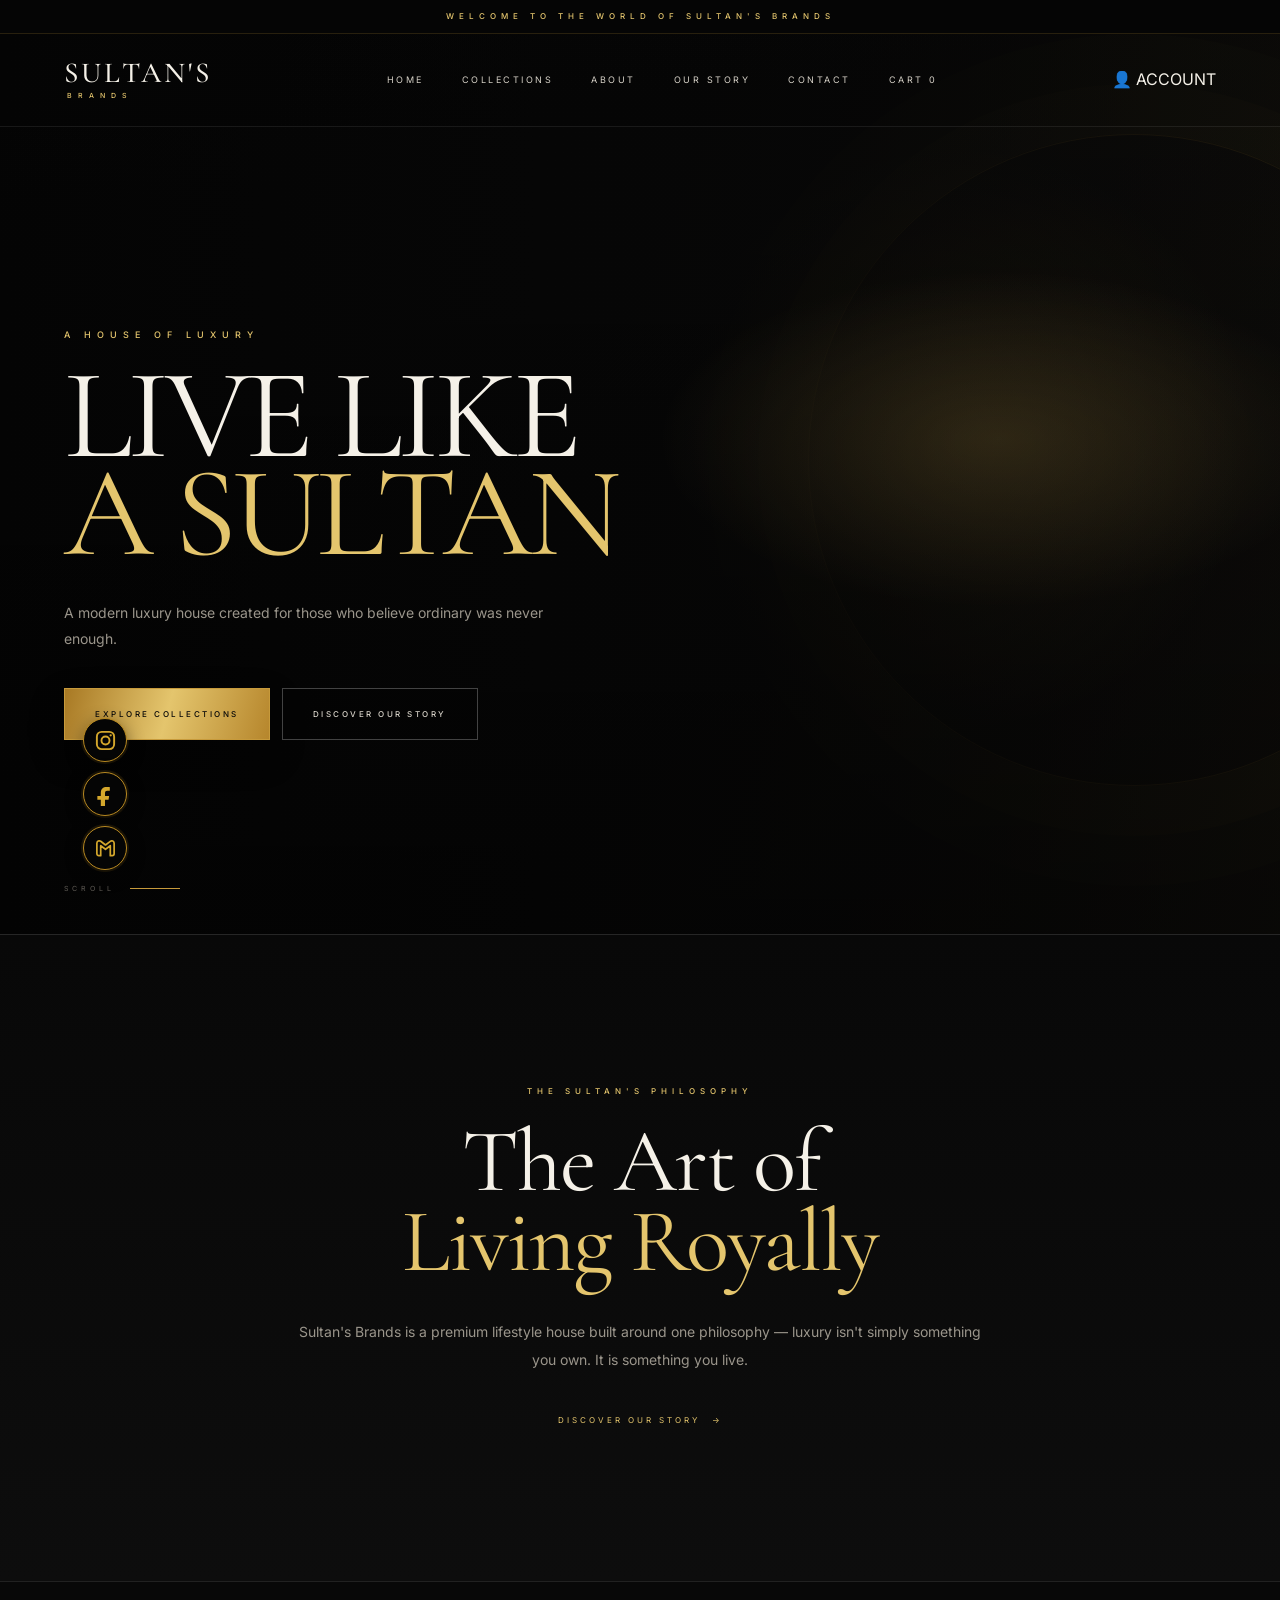
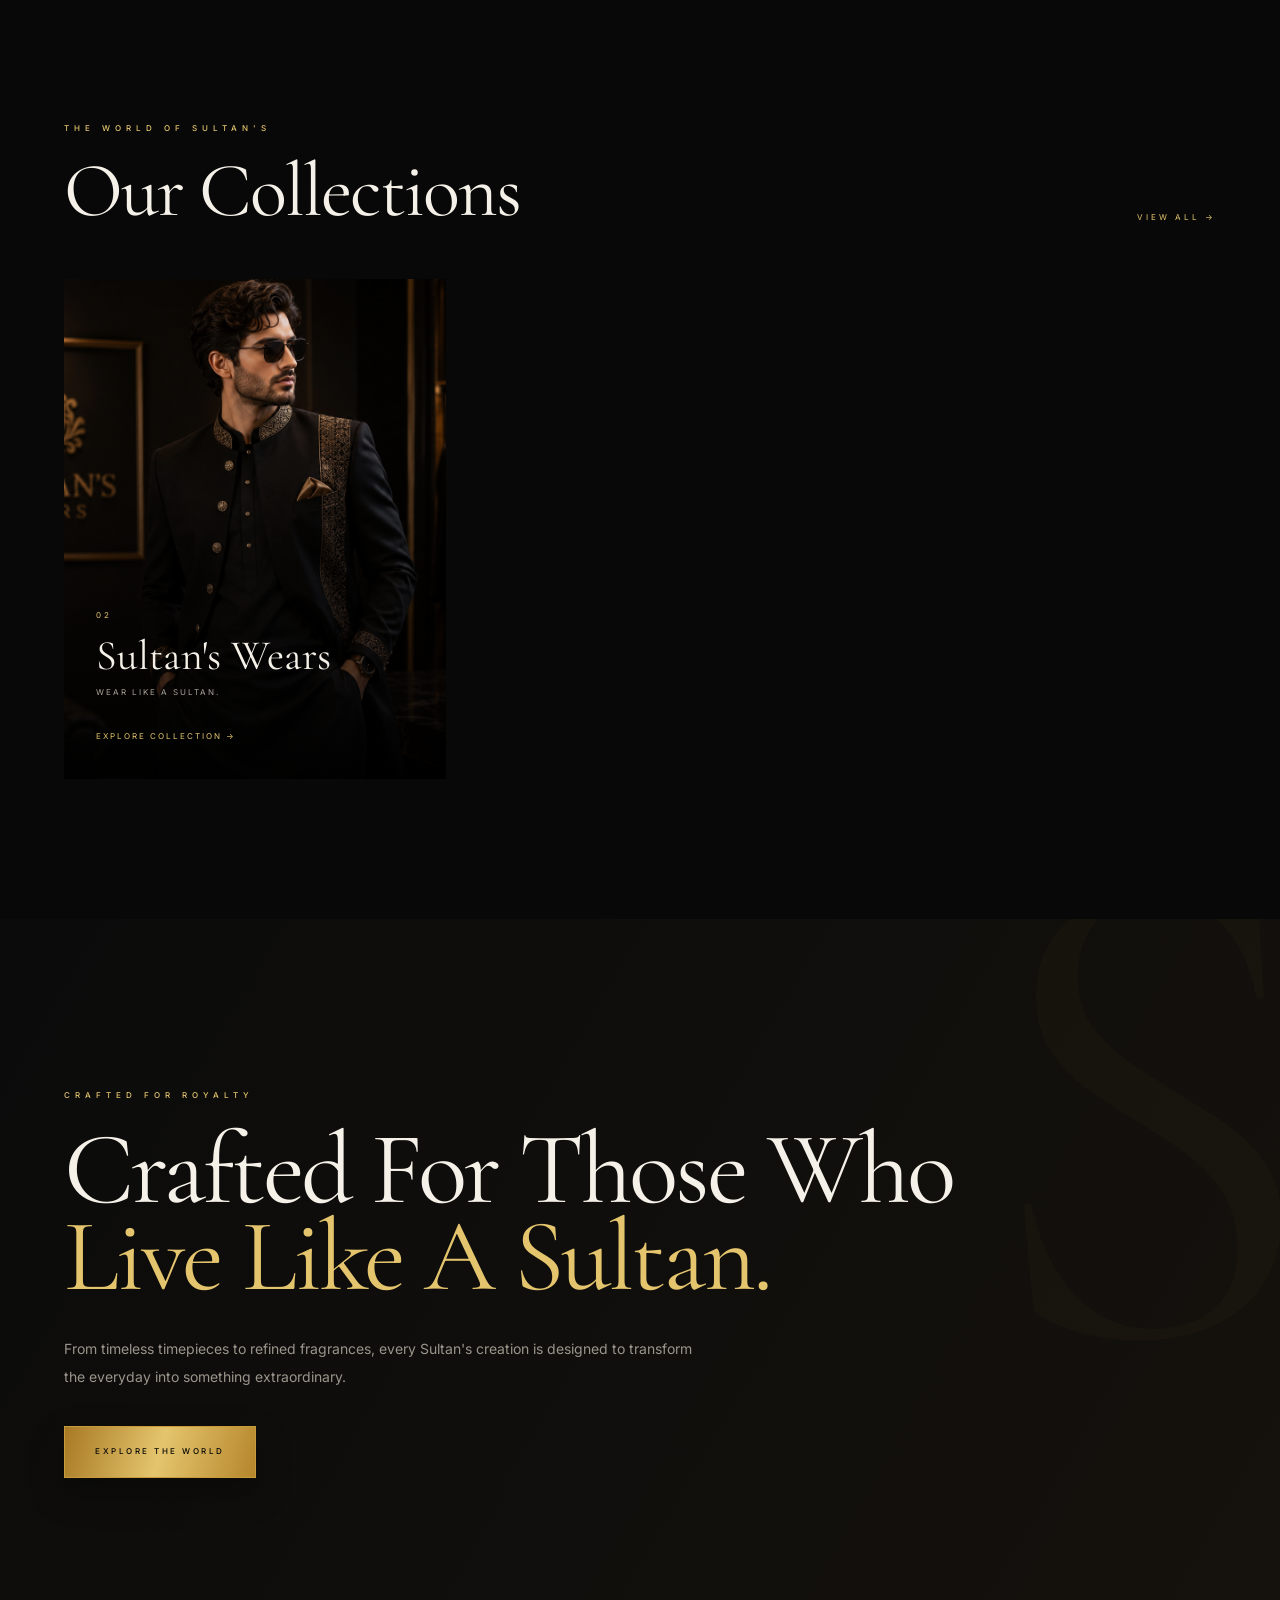
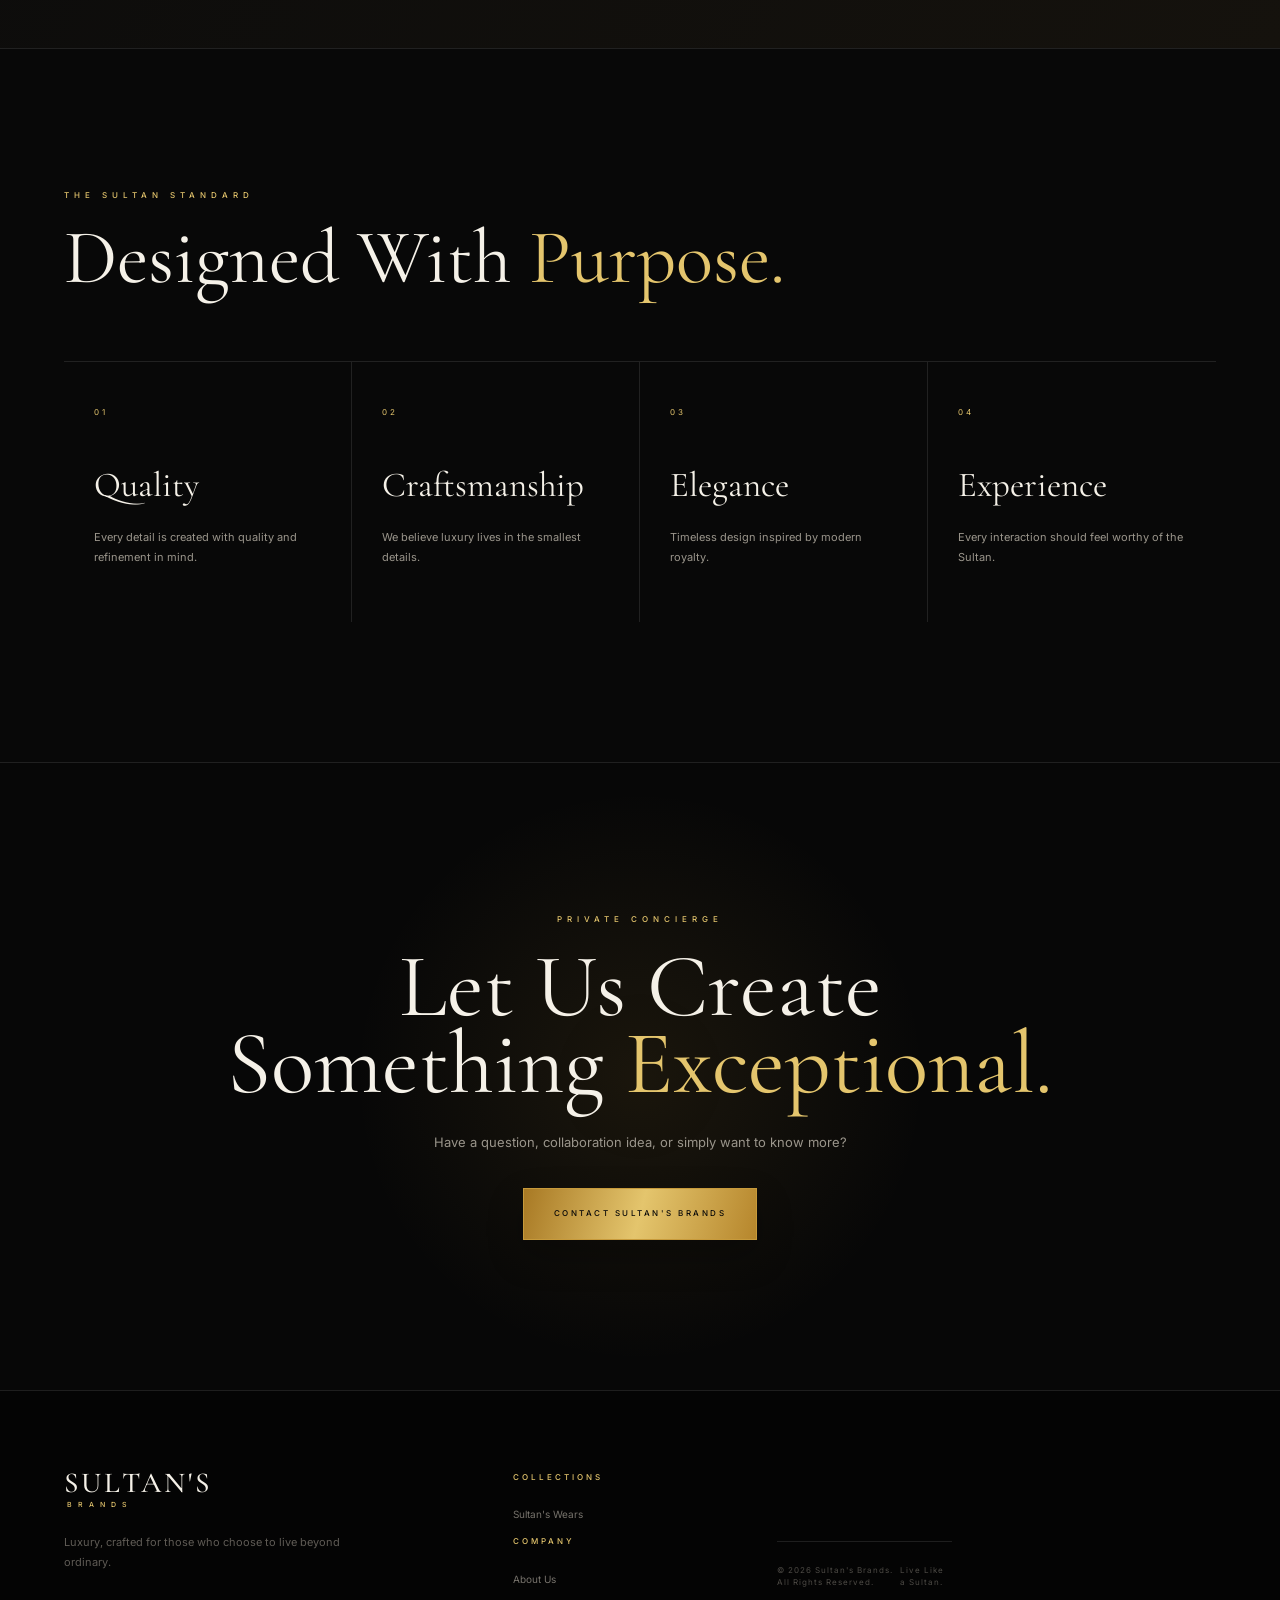
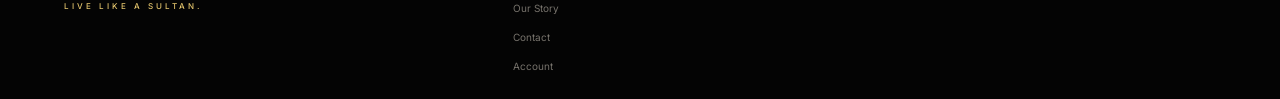
==== index.html @ 7e4a54f6 "Initial commit via Netlify [skip ci]" ====
<!DOCTYPE html>
<html lang="en">

<head>
        
    <meta charset="UTF-8">

    <meta name="viewport" content="width=device-width, initial-scale=1.0">

    <!-- ================================
         SULTAN'S BRANDS - ADVANCED SEO
    ================================= -->
    <title>Sultan's Brands | Premium Clothing, Luxury Perfumes & Watches</title>
    <meta name="description" content="Discover Sultan's Brands — premium clothing, luxury perfumes and elegant watches crafted for those who Live Like a Sultan.">
    <meta name="keywords" content="Sultan's Brands, Sultans Brands, luxury clothing, premium clothing, luxury perfumes, premium perfumes, luxury watches, premium watches, men's fashion, women's fashion, luxury fashion Pakistan, perfumes Pakistan, watches Pakistan">
    <meta name="author" content="Sultan's Brands">
    <meta name="robots" content="index, follow, max-image-preview:large, max-snippet:-1, max-video-preview:-1">
    <meta name="googlebot" content="index, follow, max-image-preview:large, max-snippet:-1, max-video-preview:-1">
    <meta name="theme-color" content="#0a0a0a">
    <link rel="canonical" href="https://sultansbrands.netlify.app/">

    <!-- Open Graph -->
    <meta property="og:type" content="website">
    <meta property="og:title" content="Sultan's Brands | Premium Clothing, Perfumes & Watches">
    <meta property="og:description" content="Discover premium clothing, luxury perfumes and elegant watches from Sultan's Brands. Live Like a Sultan.">
    <meta property="og:url" content="https://sultansbrands.netlify.app/">
    <meta property="og:site_name" content="Sultan's Brands">
    <meta property="og:locale" content="en_PK">
    <meta property="og:image" content="https://sultansbrands.netlify.app/img/sultan-brands-cover.jpg">
    <meta property="og:image:alt" content="Sultan's Brands premium clothing perfumes and watches">

    <!-- Twitter / X -->
    <meta name="twitter:card" content="summary_large_image">
    <meta name="twitter:title" content="Sultan's Brands | Premium Clothing, Perfumes & Watches">
    <meta name="twitter:description" content="Premium clothing, luxury perfumes and elegant watches by Sultan's Brands. Live Like a Sultan.">
    <meta name="twitter:image" content="https://sultansbrands.netlify.app/img/sultan-brands-cover.jpg">

    <!-- Structured Data -->
    <script type="application/ld+json">
    {
      "@context": "https://schema.org",
      "@graph": [
        {
          "@type": "Organization",
          "@id": "https://sultansbrands.netlify.app/#organization",
          "name": "Sultan's Brands",
          "url": "https://sultansbrands.netlify.app/",
          "description": "Premium clothing, luxury perfumes and elegant watches.",
          "slogan": "Live Like a Sultan",
          "sameAs": [
            "https://www.instagram.com/sultans.brands.pk/",
            "https://www.facebook.com/sultans.brands.pk"
          ]
        },
        {
          "@type": "WebSite",
          "@id": "https://sultansbrands.netlify.app/#website",
          "url": "https://sultansbrands.netlify.app/",
          "name": "Sultan's Brands",
          "description": "Premium clothing, luxury perfumes and elegant watches from Sultan's Brands.",
          "publisher": {"@id": "https://sultansbrands.netlify.app/#organization"}
        },
        {
          "@type": "WebPage",
          "@id": "https://sultansbrands.netlify.app/#webpage",
          "url": "https://sultansbrands.netlify.app/",
          "name": "Sultan's Brands | Premium Clothing, Luxury Perfumes & Watches",
          "description": "Discover premium clothing, luxury perfumes and elegant watches from Sultan's Brands.",
          "isPartOf": {"@id": "https://sultansbrands.netlify.app/#website"},
          "about": {"@id": "https://sultansbrands.netlify.app/#organization"}
        }
      ]
    }
    </script>


    <!-- Google Fonts -->

    <link rel="preconnect" href="https://fonts.googleapis.com">

    <link rel="preconnect"
        href="https://fonts.gstatic.com"
        crossorigin>

    <link
        href="https://fonts.googleapis.com/css2?family=Cormorant+Garamond:wght@400;500;600;700&family=Inter:wght@300;400;500;600&display=swap"
        rel="stylesheet">


    <link rel="stylesheet" href="style.css">


    <!-- Meta Pixel Code -->

    <script>

        !function(f,b,e,v,n,t,s)

        {
            if(f.fbq)return;

            n=f.fbq=function()
            {
                n.callMethod ?
                n.callMethod.apply(n,arguments) :
                n.queue.push(arguments)
            };

            if(!f._fbq)f._fbq=n;

            n.push=n;
            n.loaded=!0;
            n.version='2.0';
            n.queue=[];

            t=b.createElement(e);
            t.async=!0;
            t.src=v;

            s=b.getElementsByTagName(e)[0];

            s.parentNode.insertBefore(t,s)
        }

        (window, document,'script',
        'https://connect.facebook.net/en_US/fbevents.js');

        fbq('init', '1248020420763678');

        fbq('track', 'PageView');

    </script>


    <noscript>

        <img
            height="1"
            width="1"
            style="display:none"
            src="https://www.facebook.com/tr?id=1248020420763678&ev=PageView&noscript=1"
        />

    </noscript>

    <!-- End Meta Pixel Code -->

      <link rel="icon" type="image/png" href="favicon.png">
    <meta name="google-site-verification: google4985e3aa6fbe50f0.html"/>


    <!-- Google tag (gtag.js) -->
<script async src="https://www.googletagmanager.com/gtag/js?id=G-HZDVF9XEPY"></script>
<script>
  window.dataLayer = window.dataLayer || [];
  function gtag(){dataLayer.push(arguments);}
  gtag('js', new Date());

  gtag('config', 'G-HZDVF9XEPY');
</script>


</head>


<body>


    <!-- =========================================
         TOP ANNOUNCEMENT BAR
    ========================================== -->

    <div class="announcement-bar">

        <p>
            WELCOME TO THE WORLD OF SULTAN'S BRANDS
        </p>

    </div>



    <!-- =========================================
         NAVIGATION
    ========================================== -->

<header class="header"> 
    <div class="container nav-container"> 
        <!-- LOGO --> <a href="index.html" class="logo"> 
            <span class="logo-main"> SULTAN'S </span> 
            <span class="logo-sub"> BRANDS </span>
        </a>

            <!-- NAVIGATION -->

            <nav class="navigation">

                <a href="#home">
                    Home
                </a>

                <a href="#collections">
                    Collections
                </a>

                <a href="#about">
                    About
                </a>

                <a href="#story">
                    Our Story
                </a>

                <a href="#contact">
                    Contact
                </a>


                <!-- CART -->

                <a
                    href="cart/cart.html"
                    class="cart-link"
                >

                    CART

                    <span id="home-cart-count">
                        0
                    </span>

                </a>

            </nav>



            <!-- RIGHT SIDE -->

            <div class="nav-actions">


                <!-- ACCOUNT -->

                <a
                    href="account/account.html"
                    class="account-btn"
                >

                    <span class="account-avatar">
                        👤
                    </span>

                    <span>
                        ACCOUNT
                    </span>

                </a>


            </div>

        </div>

    </header>



    <!-- =========================================
         HERO SECTION
    ========================================== -->

    <main>

        <section
            id="home"
            class="hero-section"
        >


            <!-- HERO BACKGROUND -->

            <div class="hero-background">

              
            </div>


            <!-- DARK OVERLAY -->

            <div class="hero-overlay"></div>



            <!-- HERO CONTENT -->

            <div class="container hero-container">

                <div class="hero-content">


                    <p class="hero-small-title">
                        A HOUSE OF LUXURY
                    </p>


                    <h1>

                        LIVE LIKE

                        <span>
                            A SULTAN
                        </span>

                    </h1>


                    <p class="hero-description">

                        A modern luxury house created for those
                        who believe ordinary was never enough.

                    </p>



                    <div class="hero-buttons">

                        <a
                            href="#collections"
                            class="button button-gold"
                        >
                            Explore Collections
                        </a>


                        <a
                            href="#about"
                            class="button button-outline"
                        >
                            Discover Our Story
                        </a>

                    </div>

                </div>

            </div>



            <!-- SCROLL INDICATOR -->

            <div class="scroll-indicator">

                <span>
                    SCROLL
                </span>

                <div class="scroll-line"></div>

            </div>

        </section>



        <!-- =========================================
             INTRODUCTION
        ========================================== -->

        <section
            id="about"
            class="intro-section"
        >

            <div class="container intro-container">


                <p class="section-label">
                    THE SULTAN'S PHILOSOPHY
                </p>


                <h2>

                    The Art of

                    <span>
                        Living Royally
                    </span>

                </h2>


                <p class="intro-text">

                    Sultan's Brands is a premium lifestyle house
                    built around one philosophy — luxury isn't
                    simply something you own. It is something you live.

                </p>


                <a
                    href="#story"
                    class="text-link"
                >

                    Discover Our Story

                    <span>
                        →
                    </span>

                </a>

            </div>

        </section>



        <!-- =========================================
             COLLECTIONS
        ========================================== -->

        <section
            id="collections"
            class="collections-section"
        >

            <div class="container">


                <div class="section-heading">

                    <div>

                        <p class="section-label">
                            THE WORLD OF SULTAN'S
                        </p>

                        <h2>
                            Our Collections
                        </h2>

                    </div>


                    <a
                        href="#collections"
                        class="text-link"
                    >
                        View All →
                    </a>

                </div>



                <!-- COLLECTION GRID -->

                <div class="collection-grid">


                    <!-- WATCHES -->

                    <article class="collection-card" style="display: none;">

                        <div
                            class="collection-image watches-image"
                        >
                        </div>

                                  <img 
                                   src="img/watche card.png" 
                                   alt="Sultan Watches"
                                   class="brand-card-image"
                                   >
                        <div class="collection-overlay"></div>


                        <div class="collection-content">

                            <p class="collection-number">
                                01
                            </p>


                            <h3>
                                Sultan Watches
                            </h3>


                            <p>
                                Every Second, Royal.
                            </p>


                            <a
                                href="watches/watches.html"
                                class="collection-link"
                            >
                                Explore Collection →
                            </a>

                        </div>

                    </article>



                    <!-- CLOTHING -->

                    <article class="collection-card">

                        <div
                            class="collection-image wears-image"
                        >
                        </div>
                         
                            <img
                             src="img/wear card.png"
                             alt="Sultan's Wears"
                             class="brand-card-image"
                             >

                        <div class="collection-overlay"></div>


                        <div class="collection-content">

                            <p class="collection-number">
                                02
                            </p>


                            <h3>
                                Sultan's Wears
                            </h3>


                            <p>
                                Wear Like a Sultan.
                            </p>

                             <a
                                href="Sultan Wears/Sultan Wears.html"
                                class="collection-link"
                            >
                                Explore Collection →
                            </a>
                           

                        </div>

                    </article>



                    <!-- PERFUMES -->

                    <article class="collection-card"   style="display: none;">

                        <div
                            class="collection-image perfume-image"
                        >
                        </div>

                             <img
                             src="img/perfume card.png"
                             alt="Sultan's Perfumes"
                             class="brand-card-image"
                             >
                        <div class="collection-overlay"></div>


                        <div class="collection-content">

                            <p class="collection-number">
                                03
                            </p>


                            <h3>
                                Sultan Perfumes
                            </h3>


                            <p>
                                Impress Like a Sultan.
                            </p>


                             <a
                                href="Sultan Perfumes/Sultan Perfumes.html"
                                class="collection-link"
                            >
                                Explore Collection →
                            </a>
                           

                        </div>

                    </article>



                    



                    <!-- COSMETICS -->

                    <article class="collection-card" style="display: none;">

                        <div
                            class="collection-image cosmetics-image"
                        >
                        </div>


                        <div class="collection-overlay"></div>
                            
                             <img
                             src="img/cosmetics card.png"
                             alt="Sultan's Cosmetics"
                             class="brand-card-image"
                             >

                        <div class="collection-content">

                            <p class="collection-number">
                                04
                            </p>


                            <h3>
                                Sultan Cosmetics
                            </h3>


                            <p>
                                Glow Like a Sultan.
                            </p>


                              <a
                                href="Sultan Cosmetics/Sultan Cosmetics.html"
                                class="collection-link"
                            >
                                Explore Collection →
                            </a>
                           

                        </div>

                    </article>



                    <!-- RESTAURANT -->

                    <article class="collection-card" style="display: none;">

                        <div
                            class="collection-image restaurant-image"
                        >
                        </div>
                             <img
                             src="img/restaurant card.png"
                             alt="Sultan's Restaurant"
                             class="brand-card-image"
                             >

                        <div class="collection-overlay"></div>


                        <div class="collection-content">

                            <p class="collection-number">
                                05
                            </p>


                            <h3>
                                Sultan's Restaurant
                            </h3>


                            <p>
                                Dine Like a Sultan.
                            </p>


                             <a
                                href="restaurant/restaurant.html"
                                class="collection-link"
                            >
                                Explore Collection →
                            </a>
                           

                        </div>

                    </article>


                </div>

            </div>

        </section>  



        <!-- =========================================
             BRAND MANIFESTO
        ========================================== -->

        <section
            id="story"
            class="manifesto-section"
        >

            <div class="container manifesto-container">


                <p class="section-label">
                    CRAFTED FOR ROYALTY
                </p>


                <h2>

                    Crafted For Those Who

                    <span>
                        Live Like A Sultan.
                    </span>

                </h2>


                <p class="manifesto-text">

                    From timeless timepieces to refined fragrances,
                    every Sultan's creation is designed to transform
                    the everyday into something extraordinary.

                </p>


                <a
                    href="#collections"
                    class="button button-gold"
                >
                    Explore The World
                </a>

            </div>

        </section>



        <!-- =========================================
             BRAND VALUES
        ========================================== -->

        <section class="values-section">

            <div class="container">


                <p class="section-label">
                    THE SULTAN STANDARD
                </p>


                <h2>

                    Designed With

                    <span>
                        Purpose.
                    </span>

                </h2>



                <div class="values-grid">


                    <div class="value">

                        <span>
                            01
                        </span>

                        <h3>
                            Quality
                        </h3>

                        <p>
                            Every detail is created with
                            quality and refinement in mind.
                        </p>

                    </div>



                    <div class="value">

                        <span>
                            02
                        </span>

                        <h3>
                            Craftsmanship
                        </h3>

                        <p>
                            We believe luxury lives in
                            the smallest details.
                        </p>

                    </div>



                    <div class="value">

                        <span>
                            03
                        </span>

                        <h3>
                            Elegance
                        </h3>

                        <p>
                            Timeless design inspired by
                            modern royalty.
                        </p>

                    </div>



                    <div class="value">

                        <span>
                            04
                        </span>

                        <h3>
                            Experience
                        </h3>

                        <p>
                            Every interaction should feel
                            worthy of the Sultan.
                        </p>

                    </div>


                </div>

            </div>

        </section>




        <!-- =========================================
             CONTACT CTA
        ========================================== -->

        <section
            id="contact"
            class="contact-section"
        >

            <div class="container contact-container">


                <p class="section-label">
                    PRIVATE CONCIERGE
                </p>


                <h2>

                    Let Us Create

                    Something
                    <span>
                        Exceptional.
                    </span>

                </h2>


                <p>

                    Have a question, collaboration idea,
                    or simply want to know more?

                </p>


                <a
                    href="mailto:sultans.brands@gmail.com"
                    class="button button-gold"
                >
                    Contact Sultan's Brands
                </a>

            </div>

        </section>

    </main>



    <!-- =========================================
         FOOTER
    ========================================== -->

    <footer class="footer">

        <div class="container footer-container">


            <div class="footer-brand">


                <a
                    href="#home"
                    class="logo"
                >

                    <span class="logo-main">
                        SULTAN'S
                    </span>

                    <span class="logo-sub">
                        BRANDS
                    </span>

                </a>


                <p>

                    Luxury, crafted for those who choose
                    to live beyond ordinary.

                </p>


                <strong>
                    LIVE LIKE A SULTAN.
                </strong>

            </div>



            <div class="footer-column">

                <h4>
                    COLLECTIONS
                </h4>
                
                
                <a href="Sultan Wears/Sultanwears.html">
                    Sultan's Wears
                </a>

<!-- ACTIONS 
                <a href="watches/watches.html">
                    Sultan Watches
                </a>

                
                <a href="Sultan Perfumes/Sultan Perfumes.html">
                    Sultan Perfumes
                </a>

               

                <a href="Sultan Cosmetics/Sultan Cosmetics.html">
                    Sultan Cosmetics
                </a>

                <a href="restaurant/restaurant.html">
                    Sultan's Restaurant
                </a>

            </div>
              -->


            <div class="footer-column">

                <h4>
                    COMPANY
                </h4>


                <a href="#about">
                    About Us
                </a>


                <a href="#story">
                    Our Story
                </a>


                <a href="#contact">
                    Contact
                </a>


                <!-- ACCOUNT -->

                <a href="account/account.html">
                    Account
                </a>

            </div>



            <div class="footer-column floating-follow">

                


                <a
                    href="https://www.instagram.com/sultans.brands.pk/"
                    target="_blank"
                    rel="noopener"
                    class="floating-social-btn"
                >
                    <span class="social-logo-circle" aria-label="Instagram">
                        <svg class="social-icon" viewBox="0 0 24 24" role="img">
                            <rect x="3" y="3" width="18" height="18" rx="5" fill="none" stroke="currentColor" stroke-width="2"/>
                            <circle cx="12" cy="12" r="4.2" fill="none" stroke="currentColor" stroke-width="2"/>
                            <circle cx="17.4" cy="6.6" r="1.2" fill="currentColor"/>
                        </svg>
                    </span>
                </a>


                <a
                    href="https://www.facebook.com/sultans.brands.pk"
                    target="_blank"
                    rel="noopener"
                    class="floating-social-btn"
                >
                    <span class="social-logo-circle" aria-label="Facebook">
                        <svg class="social-icon" viewBox="0 0 24 24" role="img">
                            <path d="M13.8 8.1h2.7V4.4c-.5-.1-1.9-.2-3.5-.2-3.5 0-5.9 2.1-5.9 6v3.3H3.5v4h3.6V24h4.4v-6.5h3.7l.6-4h-4.3v-2.9c0-1.2.3-2.5 2.3-2.5z" fill="currentColor"/>
                        </svg>
                    </span>
                </a>


                <a
                    href="mailto:sultans.brands@gmail.com"
                    class="floating-social-btn"
                >
                    <span class="social-logo-circle" aria-label="Gmail">
                        <svg class="social-icon gmail-icon" viewBox="0 0 24 24" role="img">
                            <path d="M3 6.5A2.5 2.5 0 0 1 7 4.5l5 3.8 5-3.8a2.5 2.5 0 0 1 4 2v11a2 2 0 0 1-2 2h-2V9.1l-5 3.7-5-3.7v10.4H5a2 2 0 0 1-2-2z" fill="none" stroke="currentColor" stroke-width="1.8" stroke-linejoin="round"/>
                        </svg>
                    </span>
                </a>

            </div>


        </div>



        <div class="footer-bottom container">

            <p>
                © 2026 Sultan's Brands. All Rights Reserved.
            </p>


            <p>
                Live Like a Sultan.
            </p>

        </div>

    </footer>



    <!-- =========================================
         JAVASCRIPT
    ========================================== -->

    <script src="js/script.js"></script>


    <!-- CART COUNT -->

    <script>

        const cart =
            JSON.parse(
                localStorage.getItem("sultanCart")
            ) || [];


        const cartCount =
            cart.reduce(
                (total, item) =>
                    total + (item.quantity || 1),
                0
            );


        const countElement =
            document.getElementById(
                "home-cart-count"
            );


        if (countElement) {

            countElement.textContent =
                cartCount;

        }

    </script>



    <!-- FIXED BACK TO TOP BUTTON -->
    <button class="back-to-top" id="backToTop" aria-label="Back to top">
        <svg viewBox="0 0 24 24" aria-hidden="true">
            <path d="M12 19V5M6 11l6-6 6 6"
                  fill="none"
                  stroke="currentColor"
                  stroke-width="2"
                  stroke-linecap="round"
                  stroke-linejoin="round"/>
        </svg>
    </button>


    <script>
        const backToTop = document.getElementById("backToTop");

        window.addEventListener("scroll", function () {
            if (window.scrollY > 300) {
                backToTop.classList.add("show");
            } else {
                backToTop.classList.remove("show");
            }
        });

        backToTop.addEventListener("click", function () {
            window.scrollTo({
                top: 0,
                behavior: "smooth"
            });
        });
    </script>

</body>

</html>
---- style.css ----
/* =========================================================
   SULTAN'S BRANDS
   PREMIUM LUXURY WEBSITE
   STYLE.CSS
========================================================= */


/* =========================================================
   01. ROOT VARIABLES
========================================================= */

:root {
    --black: #070707;
    --black-soft: #0d0d0d;
    --black-card: #111111;

    --gold: #c79a3b;
    --gold-light: #e4c56d;
    --gold-dark: #8f681f;

    --white: #f5f1e8;
    --white-soft: #d7d2c8;
    --gray: #9a958b;
    --gray-dark: #5f5b55;

    --border: rgba(255, 255, 255, 0.10);

    --serif: "Cormorant Garamond", Georgia, serif;
    --sans: "Inter", Arial, sans-serif;

    --container: 1280px;

    --transition: all 0.4s ease;
}


/* =========================================================
   02. RESET
========================================================= */

* {
    margin: 0;
    padding: 0;
    box-sizing: border-box;
}

html {
    scroll-behavior: smooth;
}

body {
    background: var(--black);
    color: var(--white);
    font-family: var(--sans);
    overflow-x: hidden;
    line-height: 1.6;
}

a {
    color: inherit;
    text-decoration: none;
}

button,
input,
textarea,
select {
    font-family: inherit;
}

img {
    max-width: 100%;
    display: block;
}


/* =========================================================
   03. GLOBAL CONTAINER
========================================================= */

.container {
    width: min(90%, var(--container));
    margin: 0 auto;
}


/* =========================================================
   04. ANNOUNCEMENT BAR
========================================================= */

.announcement-bar {
    height: 34px;

    display: flex;
    align-items: center;
    justify-content: center;

    background: #050505;

    border-bottom: 1px solid rgba(199, 154, 59, 0.18);

    position: relative;
    z-index: 100;
}

.announcement-bar p {
    color: var(--gold-light);

    font-size: 8px;
    font-weight: 500;

    letter-spacing: 5px;
    text-transform: uppercase;
}


/* =========================================================
   05. HEADER / NAVBAR
========================================================= */

.header {
    position: absolute;

    top: 34px;
    left: 0;

    width: 100%;

    z-index: 50;

    border-bottom: 1px solid rgba(255, 255, 255, 0.08);

    background: rgba(0, 0, 0, 0.10);
}

.nav-container {
    min-height: 92px;

    display: flex;
    align-items: center;
    justify-content: space-between;
}


/* =========================================================
   LOGO
========================================================= */

.logo {
    display: flex;
    flex-direction: column;

    line-height: 0.85;

    transition: var(--transition);
}

.logo:hover {
    opacity: 0.8;
}

.logo-main {
    font-family: var(--serif);

    font-size: 29px;

    font-weight: 500;

    letter-spacing: 3px;

    color: var(--white);
}

.logo-sub {
    margin-top: 7px;

    font-family: var(--sans);

    font-size: 7px;

    font-weight: 500;

    letter-spacing: 6px;

    color: var(--gold-light);

    padding-left: 3px;
}


/* =========================================================
   NAVIGATION
========================================================= */

.navigation {
    display: flex;

    align-items: center;

    gap: 38px;
}

.navigation a {
    position: relative;

    color: var(--white-soft);

    font-size: 9px;

    letter-spacing: 2.5px;

    text-transform: uppercase;

    transition: var(--transition);
}

.navigation a::after {
    content: "";

    position: absolute;

    left: 0;
    bottom: -9px;

    width: 0;
    height: 1px;

    background: var(--gold-light);

    transition: width 0.35s ease;
}

.navigation a:hover {
    color: var(--gold-light);
}

.navigation a:hover::after {
    width: 100%;
}


/* =========================================================
   NAV BUTTON
========================================================= */

.nav-button {
    border: 1px solid rgba(199, 154, 59, 0.55);

    padding: 13px 22px;

    color: var(--gold-light);

    font-size: 8px;

    letter-spacing: 2.5px;

    text-transform: uppercase;

    transition: var(--transition);
}

.nav-button:hover {
    background: var(--gold);

    color: #080808;

    border-color: var(--gold);
}


/* =========================================================
   06. HERO
========================================================= */

.hero-section {
    min-height: 100vh;

    position: relative;

    display: flex;

    align-items: center;

    overflow: hidden;

    background:
        radial-gradient(
            circle at 75% 45%,
            rgba(199, 154, 59, 0.16),
            transparent 27%
        ),
        linear-gradient(
            110deg,
            #050505 0%,
            #080808 45%,
            #12100c 100%
        );
}


/* Decorative golden circle */

.hero-section::before {
    content: "";

    position: absolute;

    width: 650px;
    height: 650px;

    right: -180px;
    top: 100px;

    border-radius: 50%;

    border: 1px solid rgba(199, 154, 59, 0.13);

    box-shadow:
        0 0 0 50px rgba(199, 154, 59, 0.025),
        0 0 0 100px rgba(199, 154, 59, 0.015);

    pointer-events: none;
}


/* Hero background */

.hero-background {
    position: absolute;

    inset: 0;

    background:
        radial-gradient(
            ellipse at 78% 45%,
            rgba(221, 183, 91, 0.20),
            transparent 24%
        ),
        linear-gradient(
            90deg,
            #050505 0%,
            #070707 42%,
            rgba(7, 7, 7, 0.65) 70%,
            rgba(7, 7, 7, 0.2) 100%
        );

    z-index: 0;
}


/* Hero overlay */

.hero-overlay {
    position: absolute;

    inset: 0;

    background:
        linear-gradient(
            to bottom,
            rgba(0, 0, 0, 0.10),
            rgba(0, 0, 0, 0.45)
        );

    z-index: 1;
}


/* Hero container */

.hero-container {
    position: relative;

    z-index: 5;

    padding-top: 100px;
}


/* Hero content */

.hero-content {
    max-width: 850px;
}


/* Small heading */

.hero-small-title {
    margin-bottom: 25px;

    color: var(--gold-light);

    font-size: 9px;

    font-weight: 500;

    letter-spacing: 6px;

    text-transform: uppercase;
}


/* Main heading */

.hero-content h1 {
    font-family: var(--serif);

    font-size: clamp(75px, 10vw, 155px);

    font-weight: 400;

    line-height: 0.76;

    letter-spacing: -5px;

    color: var(--white);

    margin-bottom: 38px;
}

.hero-content h1 span {
    display: block;

    color: var(--gold-light);
}


/* Hero description */

.hero-description {
    max-width: 480px;

    color: var(--gray);

    font-size: 14px;

    line-height: 1.9;

    margin-bottom: 35px;
}


/* =========================================================
   BUTTONS
========================================================= */

.hero-buttons {
    display: flex;

    gap: 12px;

    flex-wrap: wrap;
}

.button {
    min-height: 52px;

    display: inline-flex;

    align-items: center;

    justify-content: center;

    padding: 0 30px;

    font-size: 8px;

    font-weight: 500;

    letter-spacing: 2.5px;

    text-transform: uppercase;

    transition: var(--transition);
}


/* Gold button */

.button-gold {
    background:
        linear-gradient(
            105deg,
            #a87924,
            #e4c56d,
            #b6862c
        );

    color: #080808;

    border: 1px solid var(--gold);

    box-shadow:
        0 15px 35px rgba(0, 0, 0, 0.25);
}

.button-gold:hover {
    transform: translateY(-3px);

    box-shadow:
        0 18px 40px rgba(199, 154, 59, 0.20);
}


/* Outline */

.button-outline {
    border: 1px solid rgba(255, 255, 255, 0.25);

    color: var(--white-soft);

    background: rgba(0, 0, 0, 0.15);
}

.button-outline:hover {
    border-color: var(--gold);

    color: var(--gold-light);

    background: rgba(199, 154, 59, 0.05);
}


/* =========================================================
   SCROLL INDICATOR
========================================================= */

.scroll-indicator {
    position: absolute;

    left: 5%;

    bottom: 40px;

    display: flex;

    align-items: center;

    gap: 15px;

    color: var(--gray-dark);

    font-size: 7px;

    letter-spacing: 4px;

    z-index: 5;
}

.scroll-line {
    width: 50px;

    height: 1px;

    background: var(--gold);
}


/* =========================================================
   07. INTRO SECTION
========================================================= */

.intro-section {
    padding: 150px 0;

    background:
        linear-gradient(
            180deg,
            #080808,
            #0d0d0d
        );

    border-top: 1px solid var(--border);

    border-bottom: 1px solid var(--border);
}

.intro-container {
    text-align: center;

    max-width: 1000px;
}

.section-label {
    margin-bottom: 24px;

    color: var(--gold-light);

    font-size: 8px;

    font-weight: 500;

    letter-spacing: 5px;

    text-transform: uppercase;
}


/* Intro heading */

.intro-container h2 {
    font-family: var(--serif);

    font-size: clamp(55px, 7vw, 100px);

    font-weight: 400;

    line-height: 0.9;

    letter-spacing: -2px;

    margin-bottom: 35px;
}

.intro-container h2 span {
    display: block;

    color: var(--gold-light);
}


/* Intro paragraph */

.intro-text {
    max-width: 700px;

    margin: 0 auto 25px;

    color: var(--gray);

    font-size: 14px;

    line-height: 2;
}


/* Text links */

.text-link {
    display: inline-flex;

    align-items: center;

    gap: 12px;

    margin-top: 15px;

    color: var(--gold-light);

    font-size: 8px;

    letter-spacing: 3px;

    text-transform: uppercase;

    transition: var(--transition);
}

.text-link:hover {
    color: var(--white);
}

.text-link span {
    transition: transform 0.3s ease;
}

.text-link:hover span {
    transform: translateX(6px);
}


/* =========================================================
   08. COLLECTIONS
========================================================= */

.collections-section {
    padding: 140px 0;

    background: #080808;
}

.section-heading {
    display: flex;

    justify-content: space-between;

    align-items: flex-end;

    margin-bottom: 55px;
}

.section-heading h2 {
    font-family: var(--serif);

    font-size: clamp(55px, 6vw, 90px);

    font-weight: 400;

    line-height: 0.85;

    letter-spacing: -2px;
}


/* Collection grid */

.collection-grid {
    display: grid;

    grid-template-columns: repeat(3, 1fr);

    gap: 3px;
}


/* Collection card */

.collection-card {
    min-height: 500px;

    position: relative;

    overflow: hidden;

    background: #111;

    isolation: isolate;
}


/* Card image */

.collection-image {
    position: absolute;

    inset: 0;

    transition:
        transform 1s cubic-bezier(0.2, 0.7, 0.2, 1);

    background-size: cover;

    background-position: center;
}


/* Individual luxury backgrounds */

.watches-image {
    background:
        radial-gradient(
            circle at 65% 35%,
            rgba(214, 174, 79, 0.35),
            transparent 15%
        ),
        linear-gradient(
            135deg,
            #29251e,
            #080808 70%
        );
}

.wears-image {
    background:
        radial-gradient(
            circle at 40% 30%,
            rgba(255, 255, 255, 0.12),
            transparent 15%
        ),
        linear-gradient(
            145deg,
            #292929,
            #080808 70%
        );
}

.perfume-image {
    background:
        radial-gradient(
            circle at 60% 35%,
            rgba(196, 153, 61, 0.35),
            transparent 16%
        ),
        linear-gradient(
            135deg,
            #271e13,
            #080808 70%
        );
}

.footwear-image {
    background:
        radial-gradient(
            circle at 45% 40%,
            rgba(255, 255, 255, 0.10),
            transparent 18%
        ),
        linear-gradient(
            135deg,
            #242424,
            #080808 70%
        );
}

.cosmetics-image {
    background:
        radial-gradient(
            circle at 60% 35%,
            rgba(221, 188, 111, 0.24),
            transparent 18%
        ),
        linear-gradient(
            135deg,
            #2b2119,
            #080808 70%
        );
}

.restaurant-image {
    background:
        radial-gradient(
            circle at 55% 35%,
            rgba(192, 147, 57, 0.25),
            transparent 18%
        ),
        linear-gradient(
            135deg,
            #211a14,
            #070707 70%
        );
}


/* Card overlay */

.collection-overlay {
    position: absolute;

    inset: 0;

    background:
        linear-gradient(
            to bottom,
            rgba(0, 0, 0, 0.05) 25%,
            rgba(0, 0, 0, 0.92) 100%
        );

    z-index: 1;
}


/* Hover */

.collection-card:hover .collection-image {
    transform: scale(1.08);
}


/* Card content */

.collection-content {
    position: absolute;

    left: 32px;
    right: 32px;
    bottom: 32px;

    z-index: 2;
}

.collection-number {
    color: var(--gold-light);

    font-size: 8px;

    letter-spacing: 3px;

    margin-bottom: 15px;
}

.collection-content h3 {
    font-family: var(--serif);

    font-size: 42px;

    font-weight: 400;

    line-height: 0.95;

    margin-bottom: 10px;
}

.collection-content p:not(.collection-number) {
    color: #aaa49a;

    font-size: 8px;

    letter-spacing: 2px;

    text-transform: uppercase;

    margin-bottom: 22px;
}

.collection-content a {
    color: var(--gold-light);

    font-size: 8px;

    letter-spacing: 2px;

    text-transform: uppercase;

    transition: var(--transition);
}

.collection-content a:hover {
    color: var(--white);
}


/* =========================================================
   09. MANIFESTO
========================================================= */

.manifesto-section {
    position: relative;

    padding: 170px 0;

    overflow: hidden;

    background:
        linear-gradient(
            120deg,
            #0b0b0b,
            #15120d
        );
}


/* Giant S decoration */

.manifesto-section::before {
    content: "S";

    position: absolute;

    right: -40px;
    top: -160px;

    font-family: var(--serif);

    font-size: 700px;

    line-height: 1;

    color: rgba(199, 154, 59, 0.025);

    pointer-events: none;
}

.manifesto-container {
    position: relative;

    z-index: 2;
}

.manifesto-container h2 {
    max-width: 1050px;

    font-family: var(--serif);

    font-size: clamp(60px, 8vw, 115px);

    font-weight: 400;

    line-height: 0.85;

    letter-spacing: -3px;

    margin-bottom: 35px;
}

.manifesto-container h2 span {
    display: block;

    color: var(--gold-light);
}

.manifesto-text {
    max-width: 650px;

    color: var(--gray);

    font-size: 14px;

    line-height: 2;

    margin-bottom: 35px;
}


/* =========================================================
   10. VALUES
========================================================= */

.values-section {
    padding: 140px 0;

    background: #080808;

    border-top: 1px solid var(--border);
}

.values-section > .container > h2 {
    font-family: var(--serif);

    font-size: clamp(55px, 6vw, 90px);

    font-weight: 400;

    line-height: 0.85;

    margin-bottom: 70px;
}

.values-section h2 span {
    color: var(--gold-light);
}

.values-grid {
    display: grid;

    grid-template-columns: repeat(4, 1fr);

    border-top: 1px solid var(--border);
}

.value {
    min-height: 260px;

    padding: 35px 30px;

    border-right: 1px solid var(--border);

    transition: var(--transition);
}

.value:last-child {
    border-right: none;
}

.value:hover {
    background: rgba(199, 154, 59, 0.035);
}

.value > span {
    color: var(--gold-light);

    font-size: 8px;

    letter-spacing: 3px;
}

.value h3 {
    margin: 35px 0 15px;

    font-family: var(--serif);

    font-size: 35px;

    font-weight: 400;
}

.value p {
    color: var(--gray);

    font-size: 11px;

    line-height: 1.8;
}


/* =========================================================
   11. SOCIAL
========================================================= */

.social-section {
    padding: 130px 0;

    text-align: center;

    background:
        linear-gradient(
            180deg,
            #0d0d0d,
            #080808
        );

    border-top: 1px solid var(--border);
}

.social-container {
    max-width: 750px;
}

.social-container h2 {
    font-family: var(--serif);

    font-size: clamp(55px, 6vw, 85px);

    font-weight: 400;

    line-height: 0.9;

    margin-bottom: 25px;
}

.social-container > p:not(.section-label) {
    color: var(--gray);

    font-size: 13px;

    line-height: 1.8;
}

.social-buttons {
    margin-top: 35px;

    display: flex;

    justify-content: center;

    gap: 12px;
}


/* =========================================================
   12. CONTACT
========================================================= */

.contact-section {
    padding: 150px 0;

    text-align: center;

    background:
        radial-gradient(
            circle at center,
            rgba(199, 154, 59, 0.10),
            transparent 40%
        ),
        #070707;

    border-top: 1px solid var(--border);
}

.contact-container {
    max-width: 850px;
}

.contact-container h2 {
    font-family: var(--serif);

    font-size: clamp(55px, 7vw, 100px);

    font-weight: 400;

    line-height: 0.85;

    margin-bottom: 30px;
}

.contact-container h2 span {
    color: var(--gold-light);
}

.contact-container > p:not(.section-label) {
    color: var(--gray);

    font-size: 13px;

    margin-bottom: 35px;
}


/* =========================================================
   13. FOOTER
========================================================= */

.footer {
    padding: 80px 0 25px;

    background: #040404;

    border-top: 1px solid var(--border);
}

.footer-container {
    display: grid;

    grid-template-columns: 2fr repeat(3, 1fr);

    gap: 60px;
}


/* Footer brand */

.footer-brand p {
    max-width: 300px;

    color: var(--gray-dark);

    font-size: 11px;

    line-height: 1.8;

    margin: 25px 0 18px;
}

.footer-brand strong {
    color: var(--gold-light);

    font-size: 8px;

    letter-spacing: 3px;

    font-weight: 500;
}


/* Footer columns */

.footer-column {
    display: flex;

    flex-direction: column;

    gap: 13px;
}

.footer-column h4 {
    margin-bottom: 10px;

    color: var(--gold-light);

    font-size: 8px;

    font-weight: 500;

    letter-spacing: 3px;
}

.footer-column a {
    color: #77736c;

    font-size: 10px;

    transition: var(--transition);
}

.footer-column a:hover {
    color: var(--white);
}


/* Footer bottom */

.footer-bottom {
    margin-top: 70px;

    padding-top: 22px;

    border-top: 1px solid var(--border);

    display: flex;

    justify-content: space-between;
}

.footer-bottom p {
    color: #4e4b46;

    font-size: 8px;

    letter-spacing: 1px;
}


/* =========================================================
   14. RESPONSIVE — TABLET
========================================================= */

@media (max-width: 1000px) {

    .navigation {
        gap: 20px;
    }

    .navigation a {
        font-size: 8px;
    }

    .nav-button {
        display: none;
    }

    .collection-grid {
        grid-template-columns: repeat(2, 1fr);
    }

    .values-grid {
        grid-template-columns: repeat(2, 1fr);
    }

    .value:nth-child(2) {
        border-right: none;
    }

    .value:nth-child(1),
    .value:nth-child(2) {
        border-bottom: 1px solid var(--border);
    }

    .footer-container {
        grid-template-columns: 1fr 1fr;
    }
}


/* =========================================================
   15. RESPONSIVE — MOBILE
========================================================= */

@media (max-width: 700px) {

    .container {
        width: 88%;
    }


    /* Announcement */

    .announcement-bar p {
        font-size: 6px;

        letter-spacing: 2px;

        text-align: center;
    }


    /* Header */

    .header {
        top: 34px;
    }

    .nav-container {
        min-height: 78px;
    }

    .logo-main {
        font-size: 23px;
    }

    .logo-sub {
        font-size: 6px;

        letter-spacing: 4px;
    }

    .navigation {
        display: none;
    }


    /* Hero */

    .hero-section {
        min-height: 760px;

        align-items: center;
    }

    .hero-container {
        padding-top: 90px;
    }

    .hero-section::before {
        width: 450px;
        height: 450px;

        right: -230px;

        top: 180px;
    }

    .hero-content h1 {
        font-size: 72px;

        letter-spacing: -3px;
    }

    .hero-description {
        font-size: 12px;

        max-width: 370px;
    }

    .hero-buttons {
        flex-direction: column;

        align-items: flex-start;
    }

    .button {
        min-height: 50px;

        padding: 0 24px;
    }

    .scroll-indicator {
        left: 6%;

        bottom: 25px;
    }


    /* Intro */

    .intro-section {
        padding: 100px 0;
    }

    .intro-container h2 {
        font-size: 58px;
    }


    /* Collections */

    .collections-section {
        padding: 100px 0;
    }

    .section-heading {
        display: block;

        margin-bottom: 40px;
    }

    .section-heading .text-link {
        margin-top: 25px;
    }

    .collection-grid {
        grid-template-columns: 1fr;
    }

    .collection-card {
        min-height: 430px;
    }

    .collection-content h3 {
        font-size: 38px;
    }


    /* Manifesto */

    .manifesto-section {
        padding: 110px 0;
    }

    .manifesto-section::before {
        font-size: 450px;

        right: -80px;

        top: -60px;
    }

    .manifesto-container h2 {
        font-size: 62px;

        letter-spacing: -2px;
    }


    /* Values */

    .values-section {
        padding: 100px 0;
    }

    .values-section > .container > h2 {
        font-size: 58px;
    }

    .values-grid {
        grid-template-columns: 1fr;
    }

    .value {
        border-right: none;

        border-bottom: 1px solid var(--border);
    }

    .value:last-child {
        border-bottom: none;
    }


    /* Social */

    .social-section {
        padding: 100px 0;
    }

    .social-buttons {
        flex-direction: column;

        align-items: center;
    }


    /* Contact */

    .contact-section {
        padding: 110px 0;
    }

    .contact-container h2 {
        font-size: 60px;
    }


    /* Footer */

    .footer {
        padding-top: 65px;
    }

    .footer-container {
        grid-template-columns: 1fr;

        gap: 45px;
    }

    .footer-bottom {
        margin-top: 50px;

        flex-direction: column;

        gap: 10px;
    }

}


/* =========================================================
   16. EXTRA SMALL MOBILE
========================================================= */

@media (max-width: 400px) {

    .hero-content h1 {
        font-size: 60px;
    }

    .intro-container h2 {
        font-size: 50px;
    }

    .manifesto-container h2 {
        font-size: 52px;
    }

    .collection-content h3 {
        font-size: 34px;
    }

    .contact-container h2 {
        font-size: 50px;
    }

}

/* =========================================
   PREMIUM CART BUTTON
========================================= */

.cart-btn {
    display: inline-flex;
    align-items: center;
    gap: 8px;

    color: #f5f1e8;
    text-decoration: none;

    font-family: Arial, sans-serif;
    font-size: 11px;
    font-weight: 600;
    letter-spacing: 3px;

    padding: 10px 14px;

    border: 1px solid rgba(212, 175, 55, 0.45);

    background: rgba(0, 0, 0, 0.25);

    transition:
        color 0.3s ease,
        border-color 0.3s ease,
        background 0.3s ease,
        transform 0.3s ease;
}

.cart-btn span {
    display: inline-flex;
    align-items: center;
    justify-content: center;

    min-width: 19px;
    height: 19px;

    padding: 0 5px;

    border-radius: 50%;

    background: #d4af37;
    color: #080808;

    font-size: 9px;
    font-weight: 700;
    letter-spacing: 0;
}

.cart-btn:hover {
    color: #d4af37;

    border-color: #d4af37;

    background: rgba(212, 175, 55, 0.08);

    transform: translateY(-1px);
}

.cart-btn:hover span {
    background: #f0c75e;
}



/* =========================================
   SULTAN'S BRANDS — CORNER LOGO
========================================= */

.corner-logo {
    position: absolute;
    top: 18px;
    left: 25px;

    width: 80px;
    height: 80px;

    object-fit: contain;

    z-index: 100;
}

/* =========================================
   SULTAN'S BRANDS watch card img
========================================= */


.brand-card {
    position: relative;
    overflow: hidden;
}

.brand-card-image {
    width: 100%;
    height: 100%;

    position: absolute;

    top: 0;
    left: 0;

    object-fit: cover;

    z-index: 0;
}

.brand-card-content {
    position: relative;

    z-index: 2;
}




/* =========================================
   SULTAN'S WEARS CARD IMAGE
========================================= */

.brand-card {
    position: relative;
    overflow: hidden;
}

/* Background Image */

.brand-card-image {
    position: absolute;

    inset: 0;

    width: 100%;
    height: 100%;

    object-fit: cover;

    object-position: center;

    z-index: 0;

    transition: transform 0.7s ease;
}


/* Dark Overlay */

.brand-card::before {
    content: "";

    position: absolute;

    inset: 0;

    background:
        linear-gradient(
            to bottom,
            rgba(0, 0, 0, 0.15) 20%,
            rgba(0, 0, 0, 0.35) 50%,
            rgba(0, 0, 0, 0.95) 100%
        );

    z-index: 1;
}


/* Content Above Image */

.brand-card-content {
    position: relative;

    z-index: 2;
}


/* Image Hover Effect */

.brand-card:hover .brand-card-image {
    transform: scale(1.06);
}


/* Sultan's Wears Image Position */

.wears-card .brand-card-image {
    object-position: center center;
}






/* =========================================
   SULTAN PERFUMES CARD
========================================= */

.brand-card {
    position: relative;
    overflow: hidden;
}


/* PERFUME BACKGROUND IMAGE */

.brand-card-image {
    position: absolute;

    inset: 0;

    width: 100%;
    height: 100%;

    object-fit: cover;

    object-position: center;

    z-index: 0;

    transition: transform 0.7s ease;
}


/* DARK LUXURY OVERLAY */

.brand-card::before {
    content: "";

    position: absolute;

    inset: 0;

    background:
        linear-gradient(
            to bottom,
            rgba(0, 0, 0, 0.10) 15%,
            rgba(0, 0, 0, 0.35) 50%,
            rgba(0, 0, 0, 0.95) 100%
        );

    z-index: 1;

    pointer-events: none;
}


/* CONTENT ABOVE IMAGE */

.brand-card-content {
    position: relative;

    z-index: 2;
}


/* PREMIUM HOVER ZOOM */

.brand-card:hover .brand-card-image {
    transform: scale(1.06);
}


/* PERFUME IMAGE POSITION */

.perfumes-card .brand-card-image {
    object-position: center center;
}


/* CARD NUMBER */

.perfumes-card .card-number {
    color: #d9ad43;
}


/* TITLE */

.perfumes-card h2 {
    color: #f1efeb;
}


/* TAGLINE */

.perfumes-card p {
    color: #b5b0a8;
}


/* EXPLORE LINK */

.perfumes-card a {
    color: #d9ad43;
    text-decoration: none;
}


/* LINK HOVER */

.perfumes-card a:hover {
    color: #f0c65d;
}





/* =========================================
   SULTAN COSMETICS CARD IMAGE
========================================= */

.collection-card.cosmetics-card {
    position: relative;
    overflow: hidden;
}

/* IMAGE */

.collection-card.cosmetics-card .card-image {
    position: absolute;

    top: 0;
    left: 0;

    width: 100%;
    height: 100%;

    z-index: 0;

    overflow: hidden;
}

.collection-card.cosmetics-card .card-image img {
    width: 100%;
    height: 100%;

    object-fit: cover;
    object-position: center;

    display: block;

    transition: transform 0.7s ease;
}


/* DARK OVERLAY */

.collection-card.cosmetics-card::before {
    content: "";

    position: absolute;
    inset: 0;

    background:
        linear-gradient(
            to top,
            rgba(5, 5, 5, 0.98) 5%,
            rgba(5, 5, 5, 0.65) 42%,
            rgba(5, 5, 5, 0.10) 100%
        );

    z-index: 1;

    pointer-events: none;
}


/* KEEP CONTENT ABOVE IMAGE */

.collection-card.cosmetics-card .card-content {
    position: relative;
    z-index: 2;
}


/* HOVER EFFECT */

.collection-card.cosmetics-card:hover .card-image img {
    transform: scale(1.07);
}


/* OPTIONAL GOLD GLOW */

.collection-card.cosmetics-card::after {
    content: "";

    position: absolute;

    width: 180px;
    height: 180px;

    border-radius: 50%;

    background: rgba(217, 173, 67, 0.10);

    filter: blur(60px);

    top: -50px;
    right: -50px;

    z-index: 1;

    pointer-events: none;
}



/* =========================================================
   SULTAN'S RESTAURANT CARD IMAGE
========================================================= */

.category-card.restaurant-card {
    background-image:
        linear-gradient(
            to bottom,
            rgba(0, 0, 0, 0.05) 0%,
            rgba(0, 0, 0, 0.35) 55%,
            rgba(0, 0, 0, 0.95) 100%
        ),
        url("img/restaurant-card.png");

    background-size: cover;
    background-position: center;
    background-repeat: no-repeat;
}




/* =========================================
   COLLECTION REVIEW BUTTONS
========================================= */

.collection-actions {
    display: flex;
    flex-wrap: wrap;
    align-items: center;
    gap: 18px;

    margin-top: 22px;
}


.collection-review-link {
    display: inline-flex;
    align-items: center;

    color: #d8aa3d;

    text-decoration: none;

    font-size: 8px;
    font-weight: 600;

    letter-spacing: 2px;

    padding: 9px 12px;

    border: 1px solid rgba(216, 170, 61, 0.45);

    background: rgba(0, 0, 0, 0.22);

    transition:
        color 0.3s ease,
        background 0.3s ease,
        border-color 0.3s ease,
        transform 0.3s ease;
}


.collection-review-link:hover {
    color: #080808;

    background: #d8aa3d;

    border-color: #d8aa3d;

    transform: translateY(-2px);
}


/* MOBILE */

@media (max-width: 700px) {

    .collection-actions {
        gap: 14px;

        margin-top: 20px;
    }


    .collection-review-link {
        font-size: 7px;

        padding: 9px 11px;

        letter-spacing: 1.5px;
    }

}


 /* Fixed FOLLOW buttons - only this system is changed */
        .floating-follow {
            position: fixed !important;
            left: 30px;
            bottom: 30px;
            z-index: 9999;
            display: flex !important;
            flex-direction: column;
            gap: 10px;
            width: 150px;
            margin: 0 !important;
        }

        .floating-follow h4 {
            margin: 0 0 4px;
        }

        .social-logo-circle {
            width: 44px;
            height: 44px;
            display: flex;
            align-items: center;
            justify-content: center;
            border-radius: 50%;
            background: #050505;
            border: 1px solid #b88922;
            box-shadow: 0 0 0 2px rgba(184, 137, 34, 0.12), 0 5px 18px rgba(0, 0, 0, 0.45);
            color: #d4a72c;
            transition: all 0.3s ease;
        }

        .social-icon {
            display: block;
            width: 23px;
            height: 23px;
            margin: 0 auto;
        }

        .floating-social-btn {
            display: flex !important;
            align-items: center;
            justify-content: center;
            width: 100%;
            box-sizing: border-box;
            padding: 0;
            border: 0;
            background: transparent;
            color: #d4a72c;
            text-decoration: none;
            transition: all 0.3s ease;
        }

        .floating-social-btn:hover .social-logo-circle {
            color: #f1c65b;
            border-color: #f1c65b;
            transform: translateY(-3px) scale(1.06);
            box-shadow: 0 0 18px rgba(212, 167, 44, 0.2);
        }

        .floating-social-btn:hover {
            color: #fff;
            border-color: #d4a72c;
            transform: translateX(5px);
        }

        @media (max-width: 600px) {
            .floating-follow {
                left: 15px;
                bottom: 15px;
                width: 125px;
            }

            .floating-social-btn {
                padding: 8px 10px;
                font-size: 12px;
            }
        }

        /* Fixed back-to-top arrow */
        .back-to-top {
            position: fixed;
            right: 30px;
            bottom: 30px;
            width: 54px;
            height: 54px;
            border-radius: 50%;
            border: 1px solid #b88922;
            background: #050505;
            color: #d4a72c;
            display: flex;
            align-items: center;
            justify-content: center;
            cursor: pointer;
            opacity: 0;
            visibility: hidden;
            transform: translateY(20px);
            transition: all 0.3s ease;
            z-index: 9999;
            box-shadow: 0 0 0 2px rgba(184, 137, 34, 0.12), 0 5px 18px rgba(0, 0, 0, 0.45);
        }

        .back-to-top.show {
            opacity: 1;
            visibility: visible;
            transform: translateY(0);
        }

        .back-to-top svg {
            width: 25px;
            height: 25px;
        }

        .back-to-top:hover {
            color: #f1c65b;
            border-color: #f1c65b;
            transform: translateY(-4px);
            box-shadow: 0 0 18px rgba(212, 167, 44, 0.22);
        }

        @media (max-width: 600px) {
            .back-to-top {
                right: 15px;
                bottom: 15px;
                width: 46px;
                height: 46px;
            }
        }
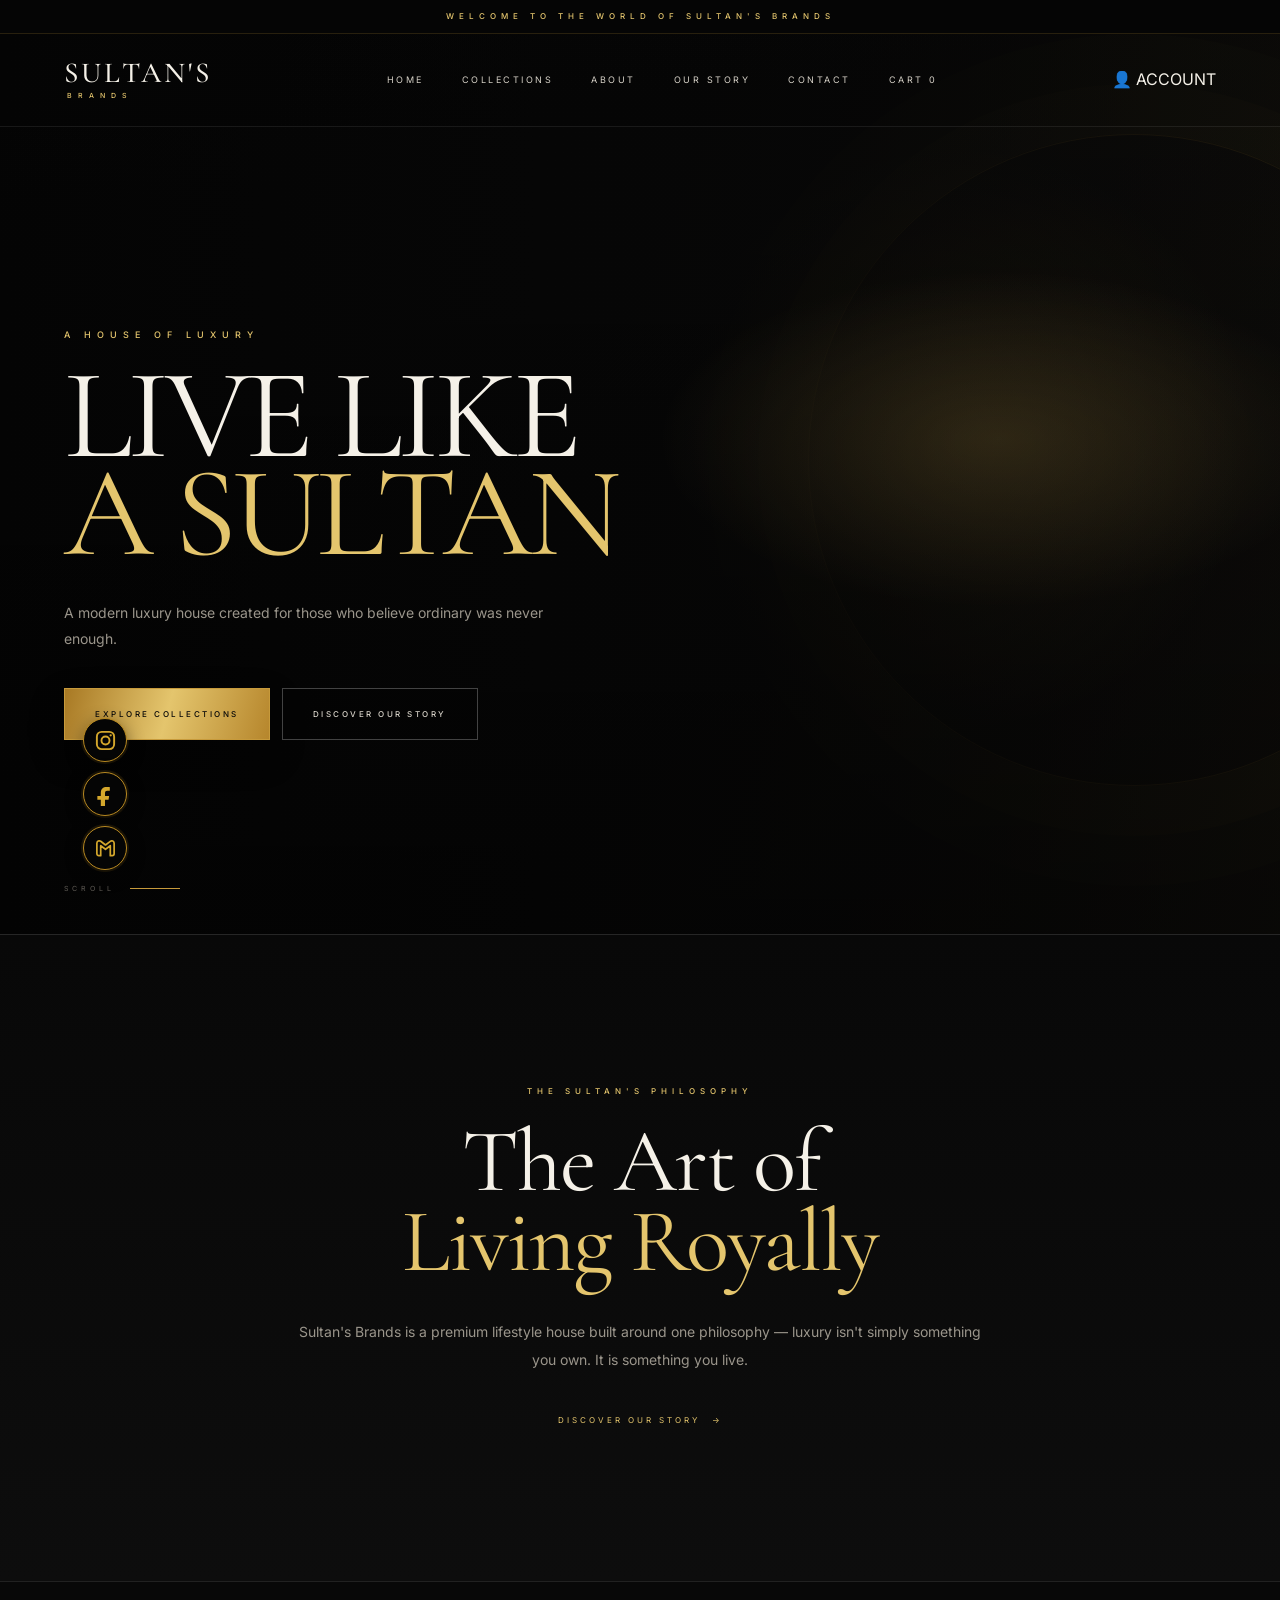
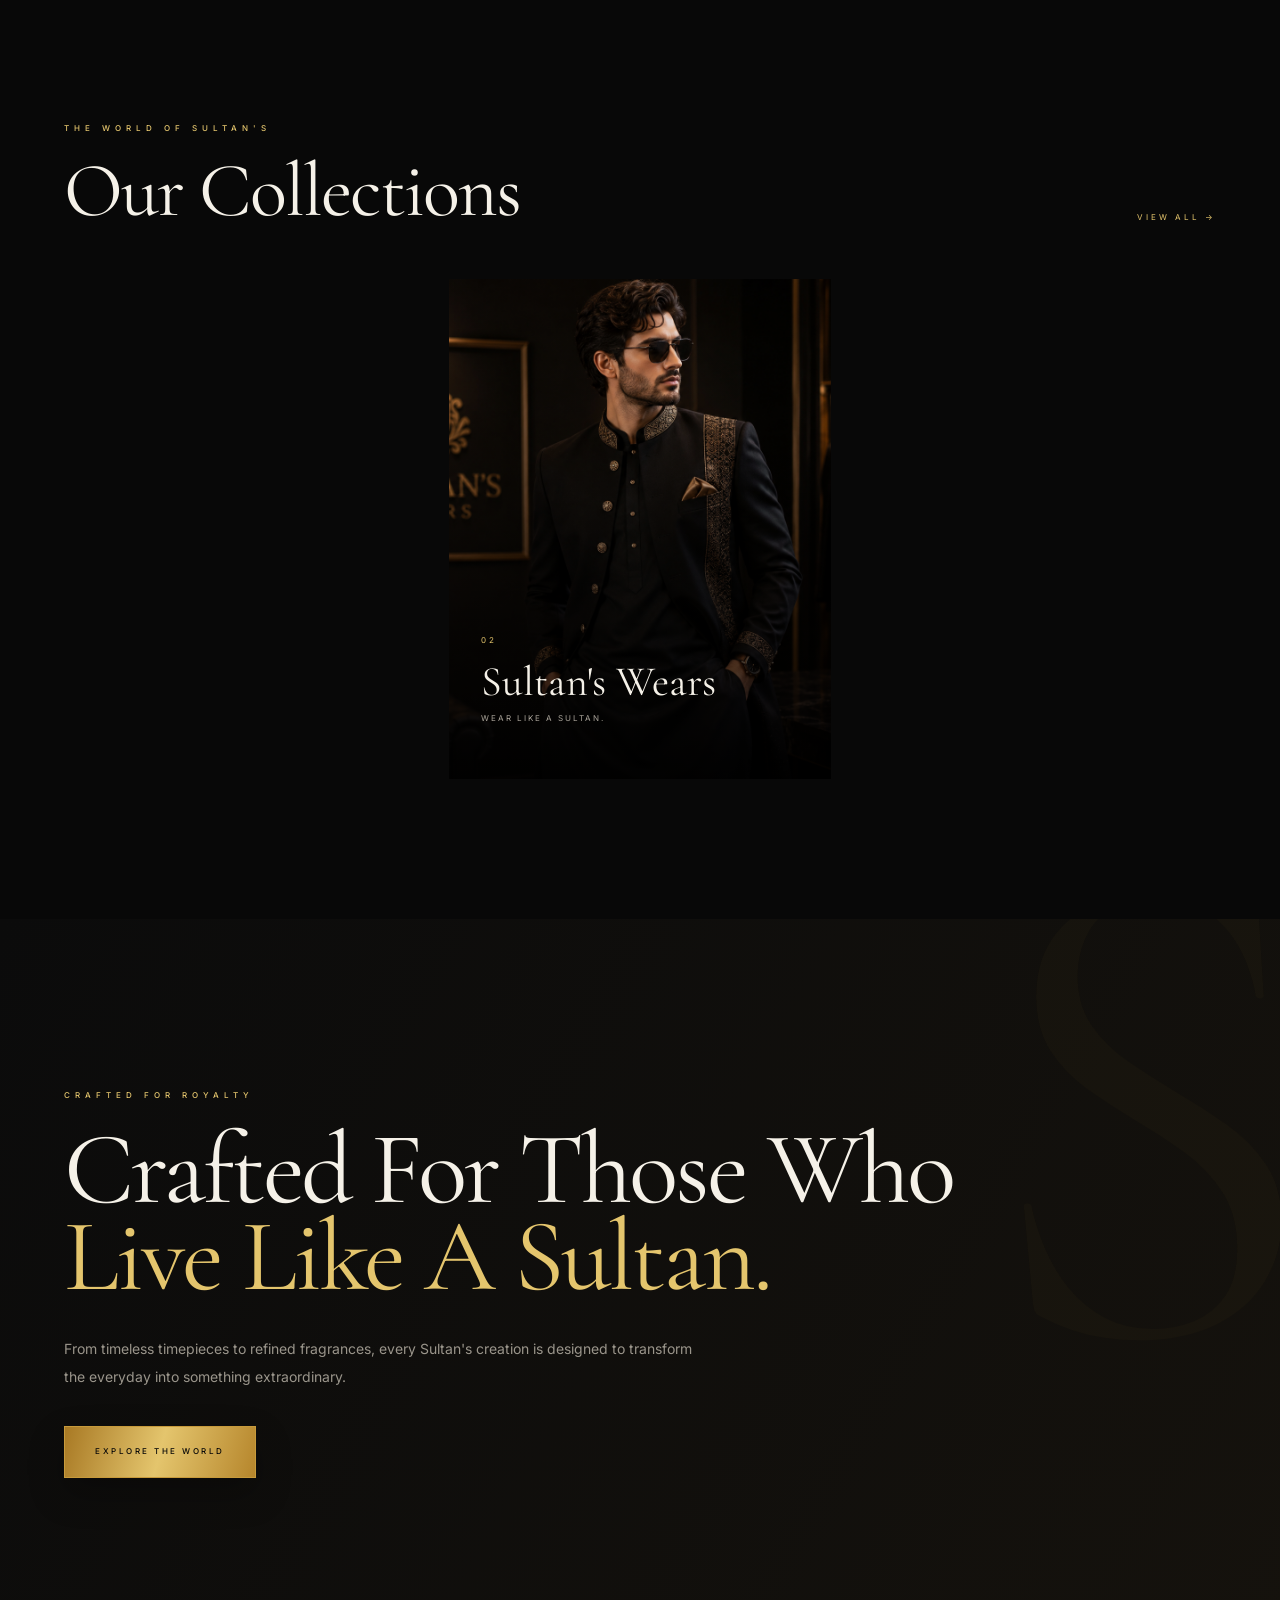
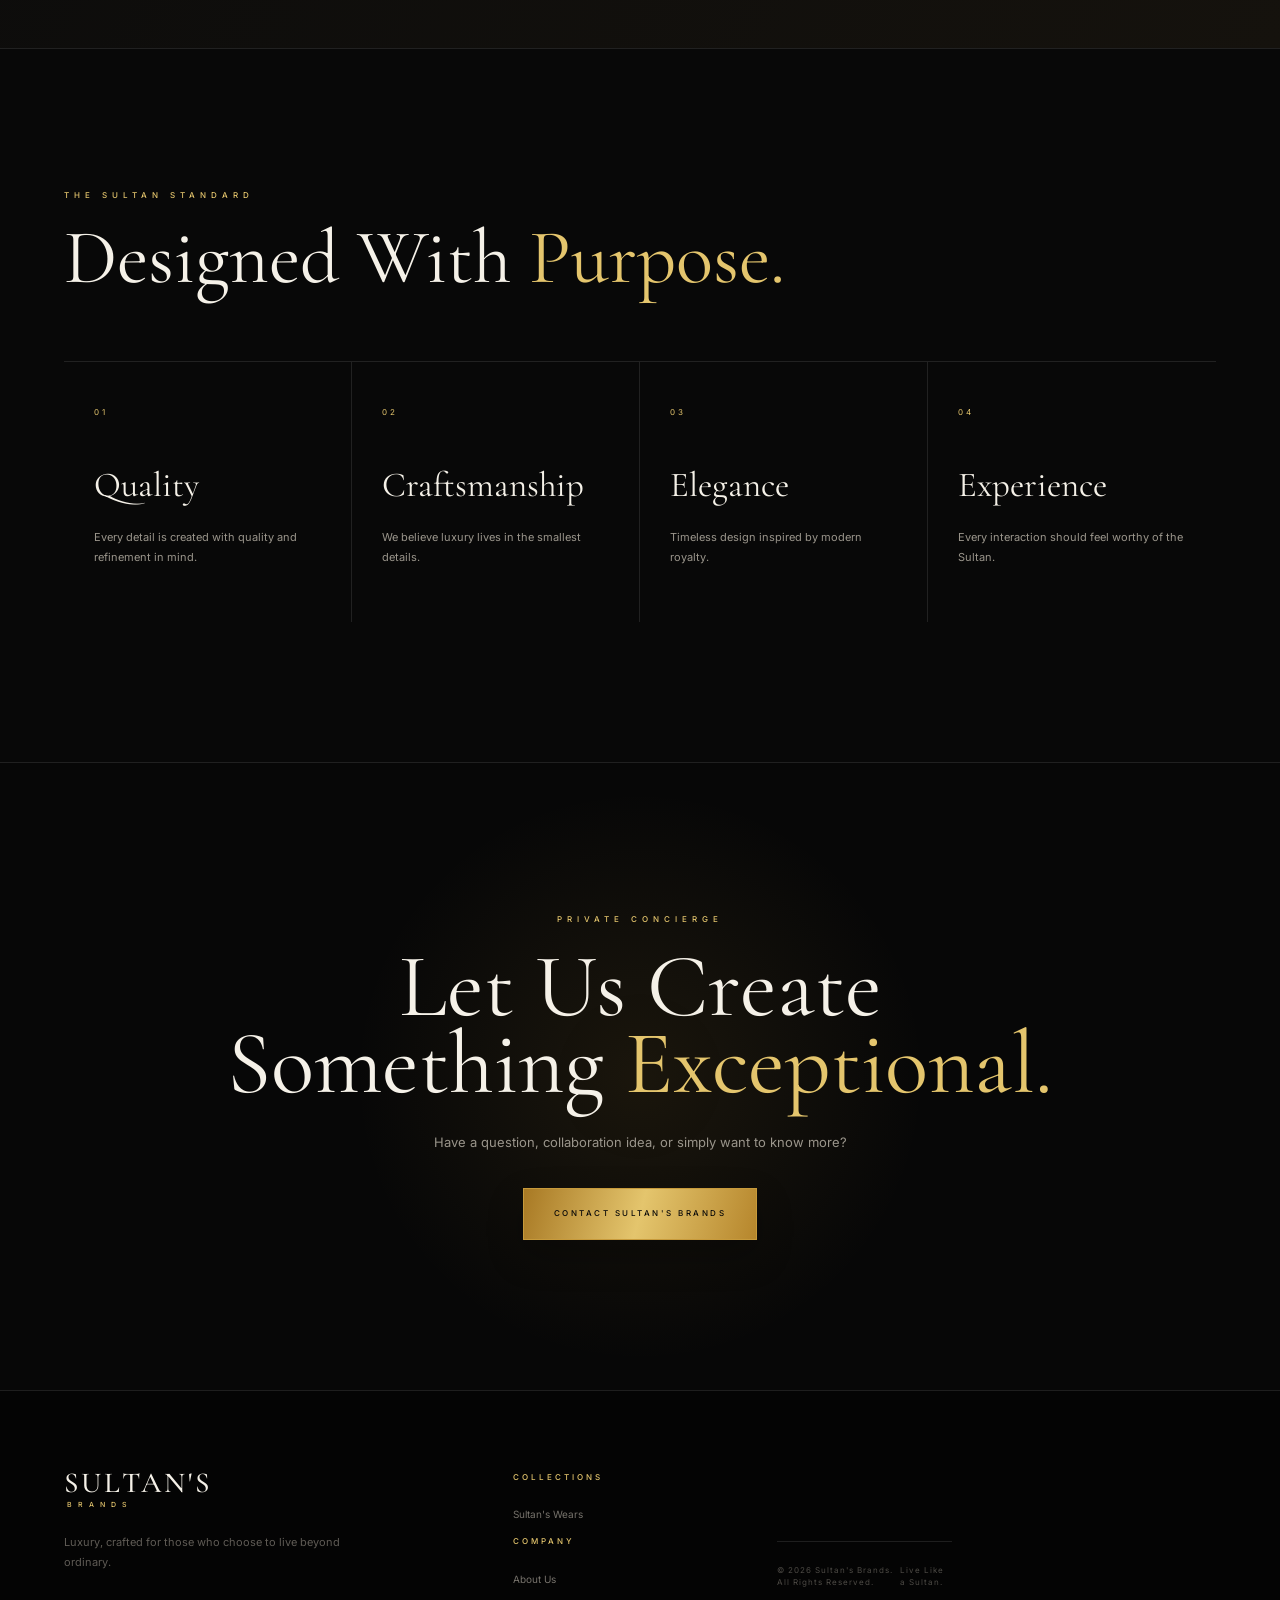
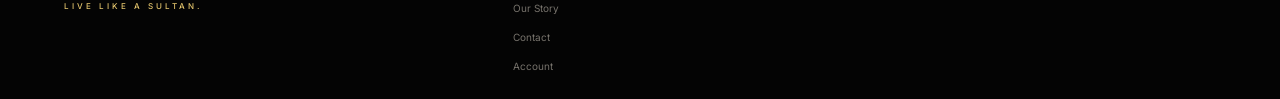
==== commit abf2bff3: "Update index.html" ====
--- a/index.html
+++ b/index.html
@@ -10,8 +10,8 @@
     <!-- ================================
          SULTAN'S BRANDS - ADVANCED SEO
     ================================= -->
-    <title>Sultan's Brands | Premium Clothing, Luxury Perfumes & Watches</title>
-    <meta name="description" content="Discover Sultan's Brands — premium clothing, luxury perfumes and elegant watches crafted for those who Live Like a Sultan.">
+    <title>Sultan's Brands </title>
+    <meta name="description" content="Discover Sultan's Brands — Live Like a Sultan.">
     <meta name="keywords" content="Sultan's Brands, Sultans Brands, luxury clothing, premium clothing, luxury perfumes, premium perfumes, luxury watches, premium watches, men's fashion, women's fashion, luxury fashion Pakistan, perfumes Pakistan, watches Pakistan">
     <meta name="author" content="Sultan's Brands">
     <meta name="robots" content="index, follow, max-image-preview:large, max-snippet:-1, max-video-preview:-1">
@@ -145,6 +145,15 @@
 
     <!-- End Meta Pixel Code -->
 
+
+        <!-- Google Adsense start-->
+
+<script async src="https://pagead2.googlesyndication.com/pagead/js/adsbygoogle.js?client=ca-pub-4084789855690003"
+     crossorigin="anonymous"></script>
+
+
+        <!-- Google Adsense end -->
+
       <link rel="icon" type="image/png" href="favicon.png">
     <meta name="google-site-verification: google4985e3aa6fbe50f0.html"/>
 
@@ -512,7 +521,11 @@
 
 
                     <!-- CLOTHING -->
-
+                       <a
+                                href="Sultan Wears/Sultan Wears.html"
+                                class="collection-link"
+                            >
+                               </a>
                     <article class="collection-card">
 
                         <div
@@ -545,12 +558,9 @@
                                 Wear Like a Sultan.
                             </p>
 
-                             <a
-                                href="Sultan Wears/Sultan Wears.html"
-                                class="collection-link"
-                            >
-                                Explore Collection →
-                            </a>
+                            
+                                 
+                            
                            
 
                         </div>
@@ -1187,4 +1197,4 @@
 
 </body>
 
-</html>+</html>
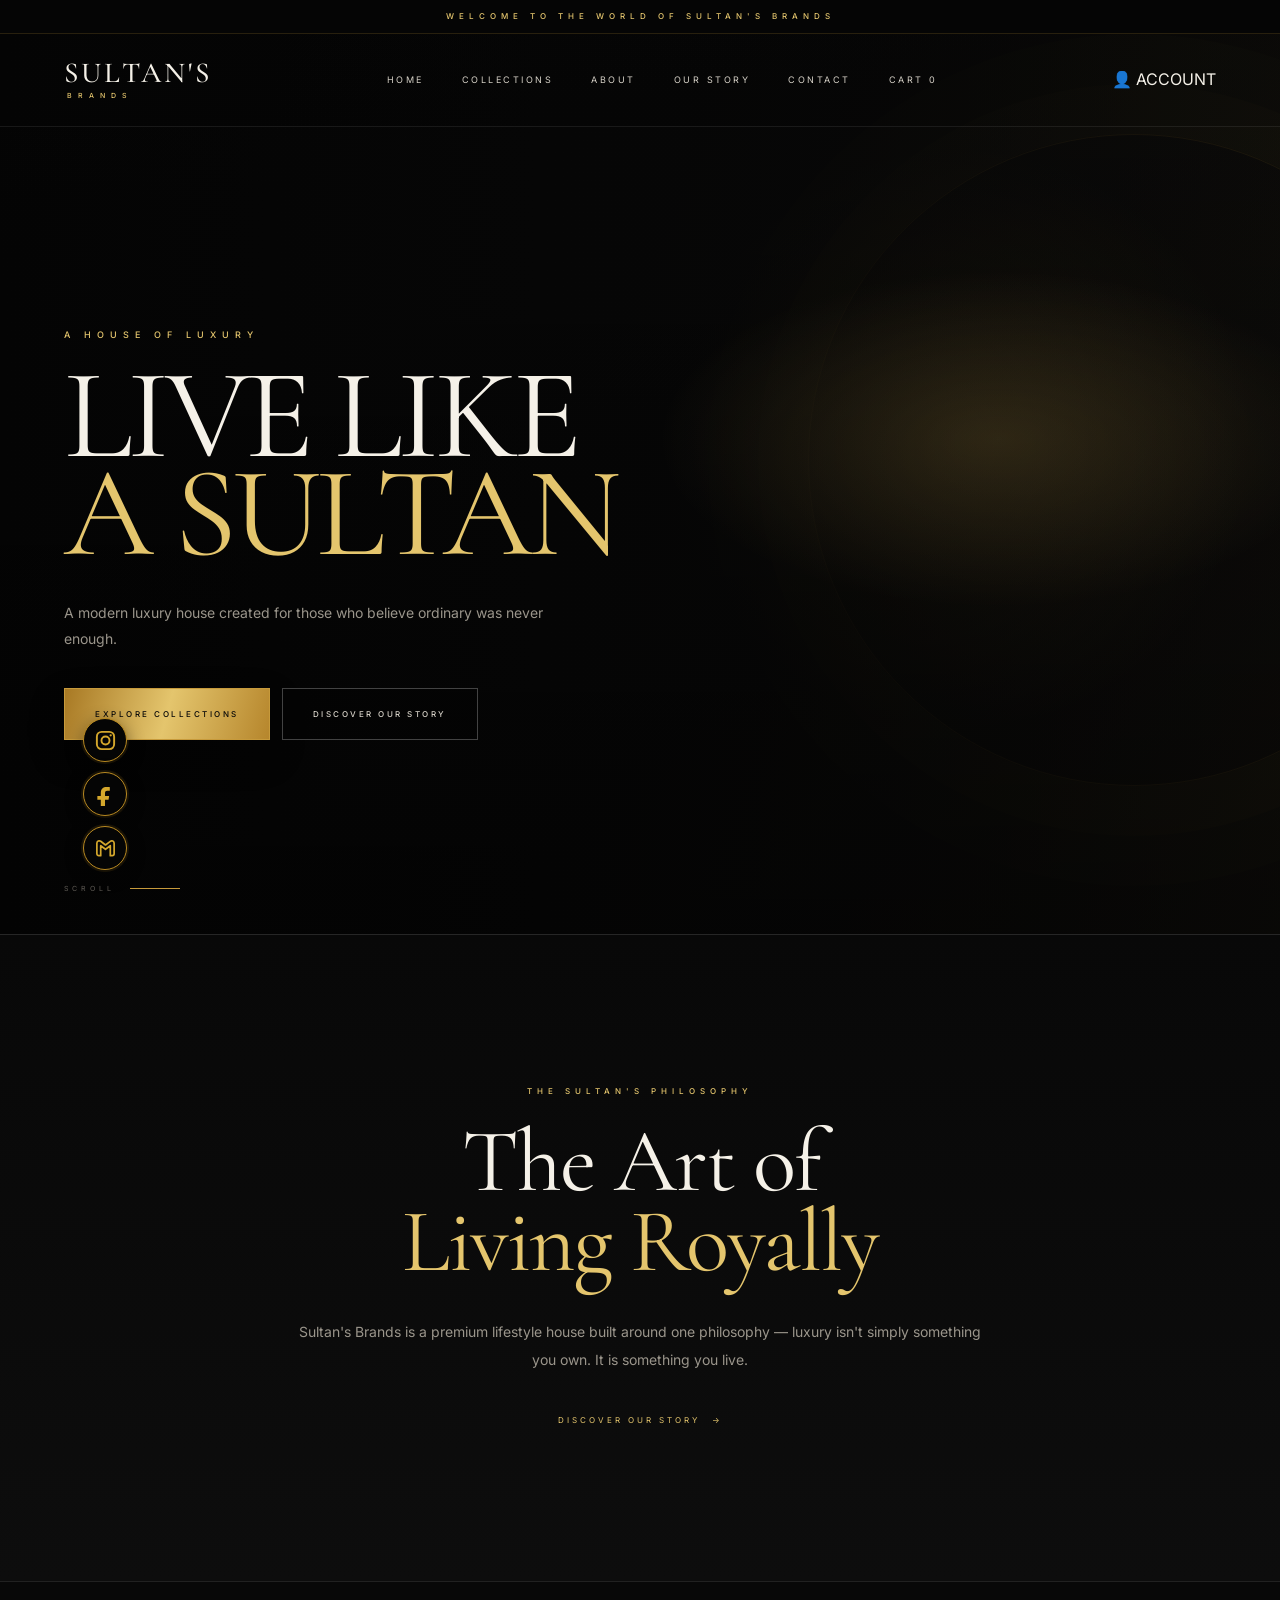
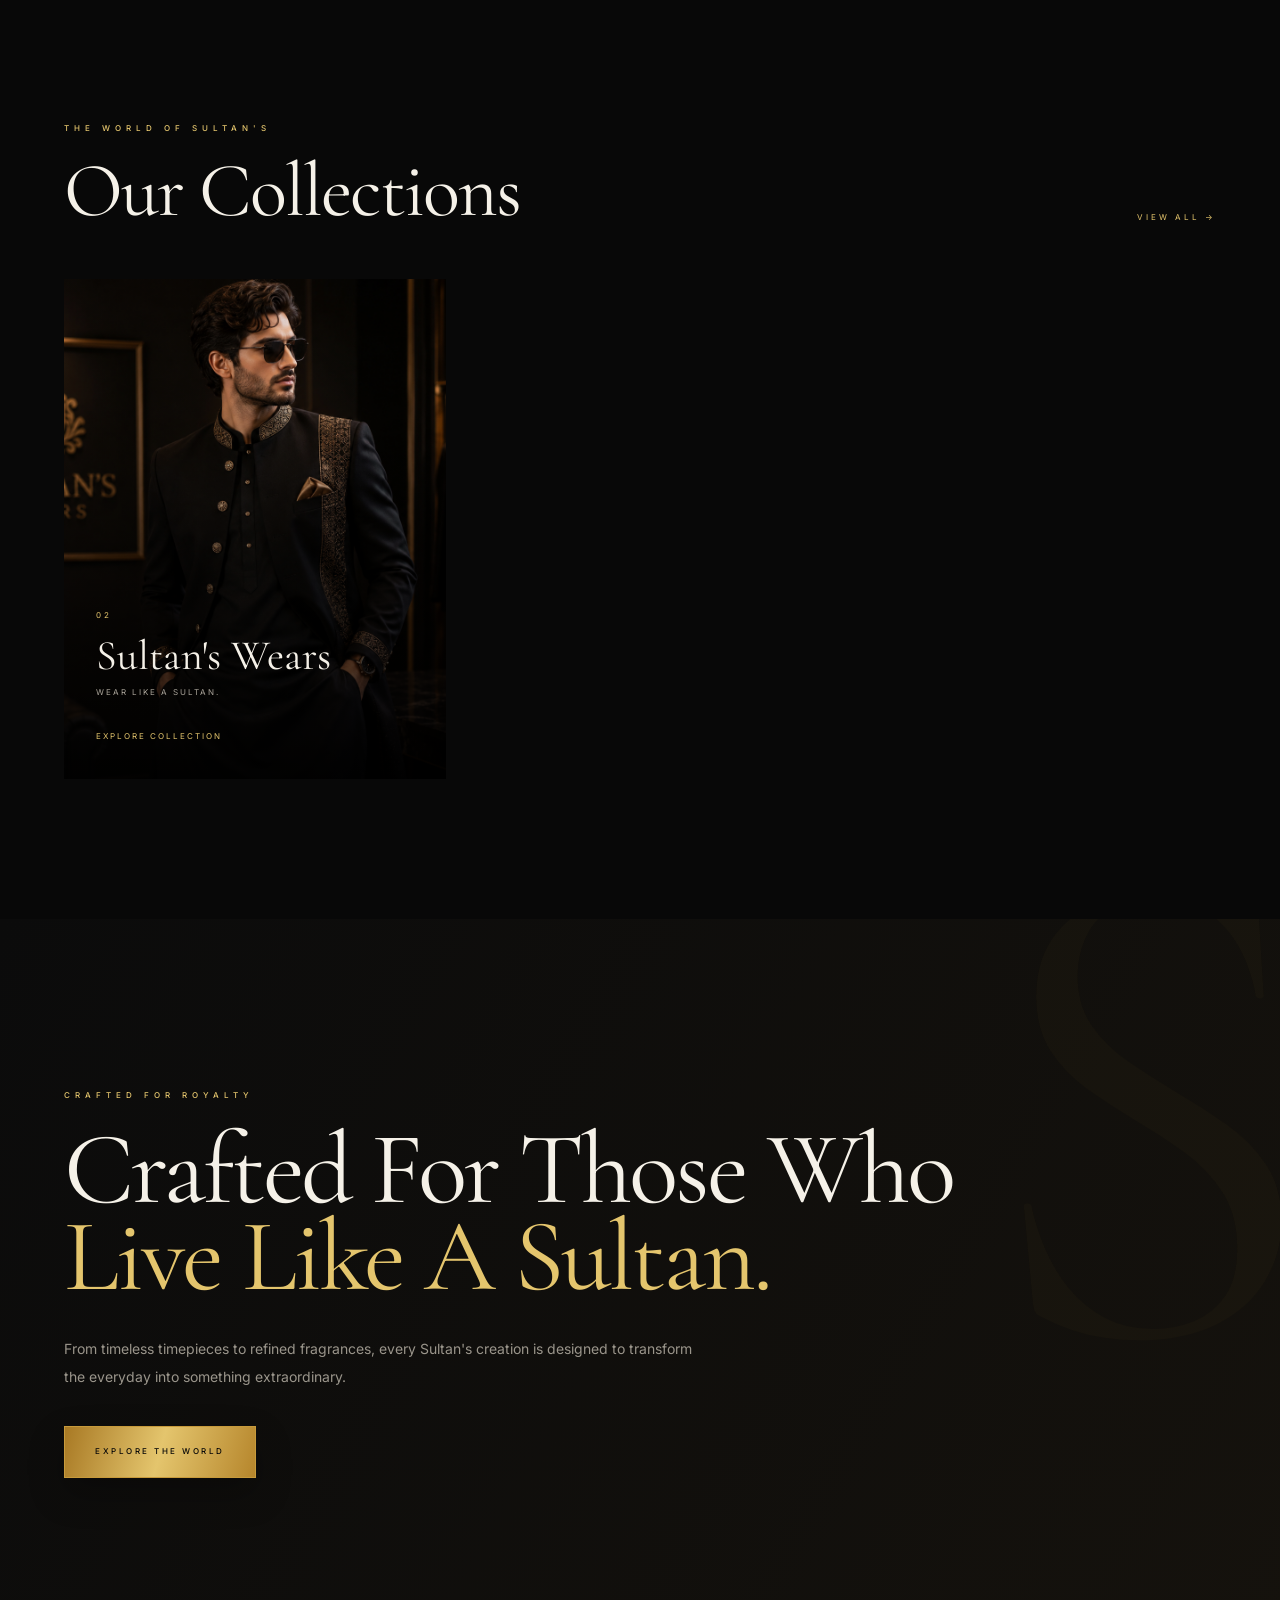
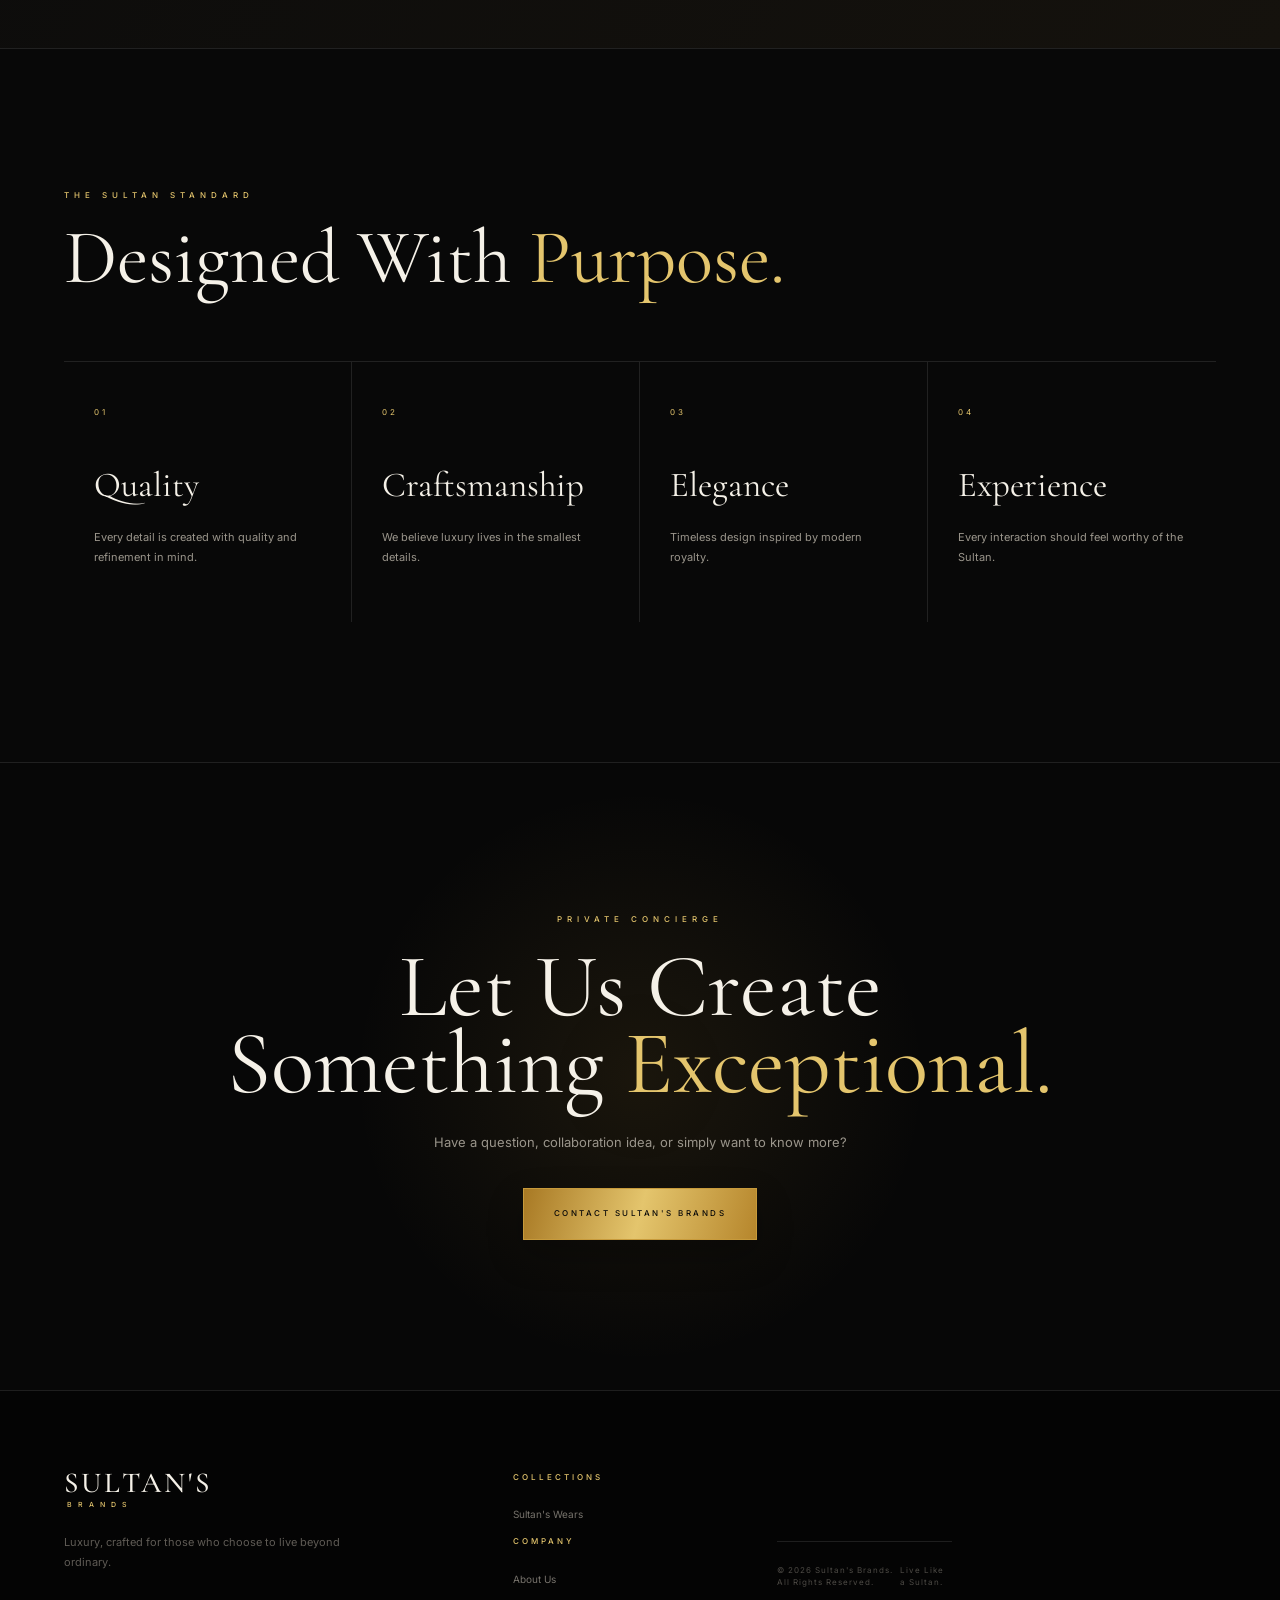
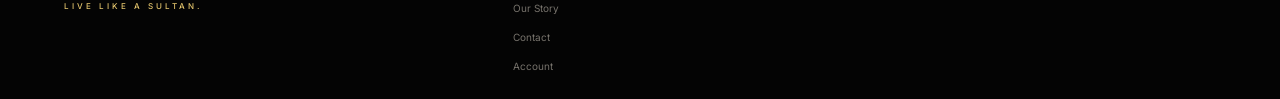
==== commit 923e4839: "Update index.html" ====
--- a/index.html
+++ b/index.html
@@ -521,11 +521,7 @@
 
 
                     <!-- CLOTHING -->
-                       <a
-                                href="Sultan Wears/Sultan Wears.html"
-                                class="collection-link"
-                            >
-                               </a>
+                       
                     <article class="collection-card">
 
                         <div
@@ -558,7 +554,12 @@
                                 Wear Like a Sultan.
                             </p>
 
-                            
+                            <a
+                                href="Sultan Wears/Sultan Wears.html"
+                                class="collection-link"
+                            > 
+                                    Explore collection
+                               </a>
                                  
                             
                            
